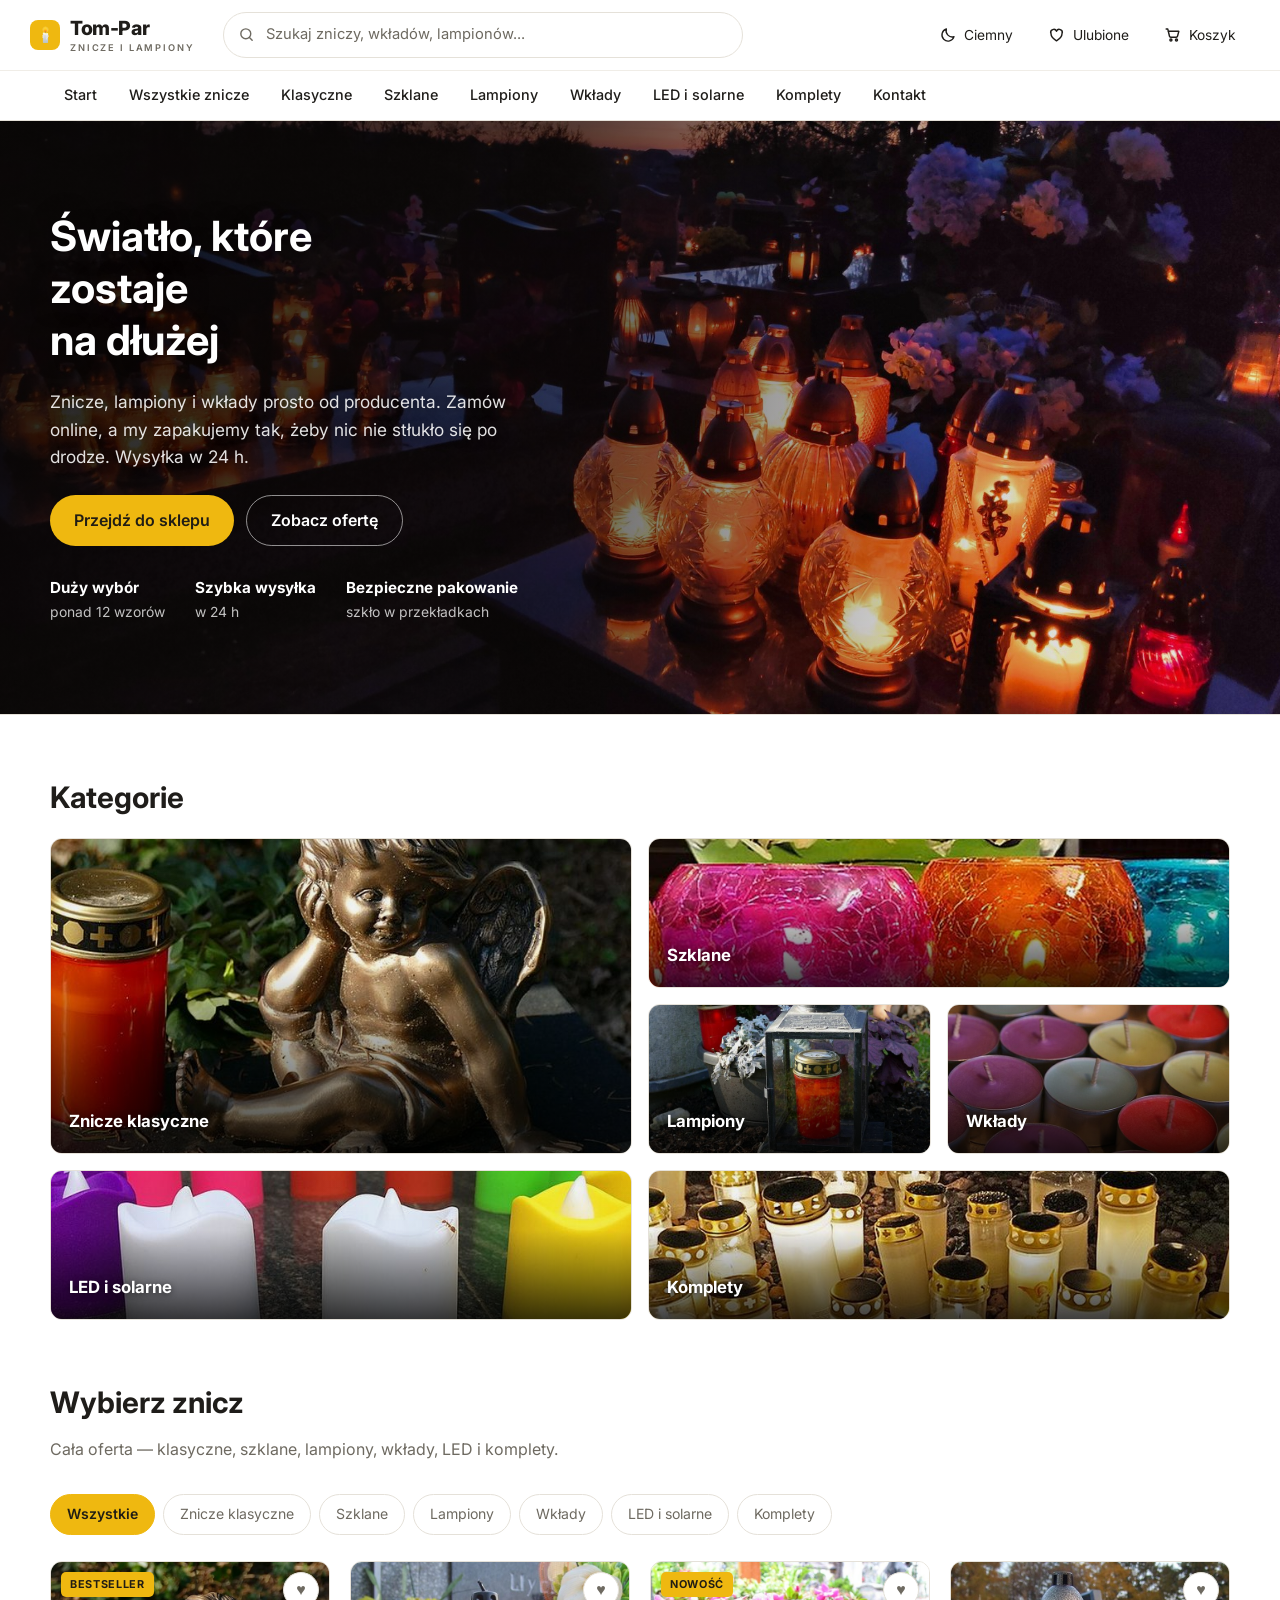
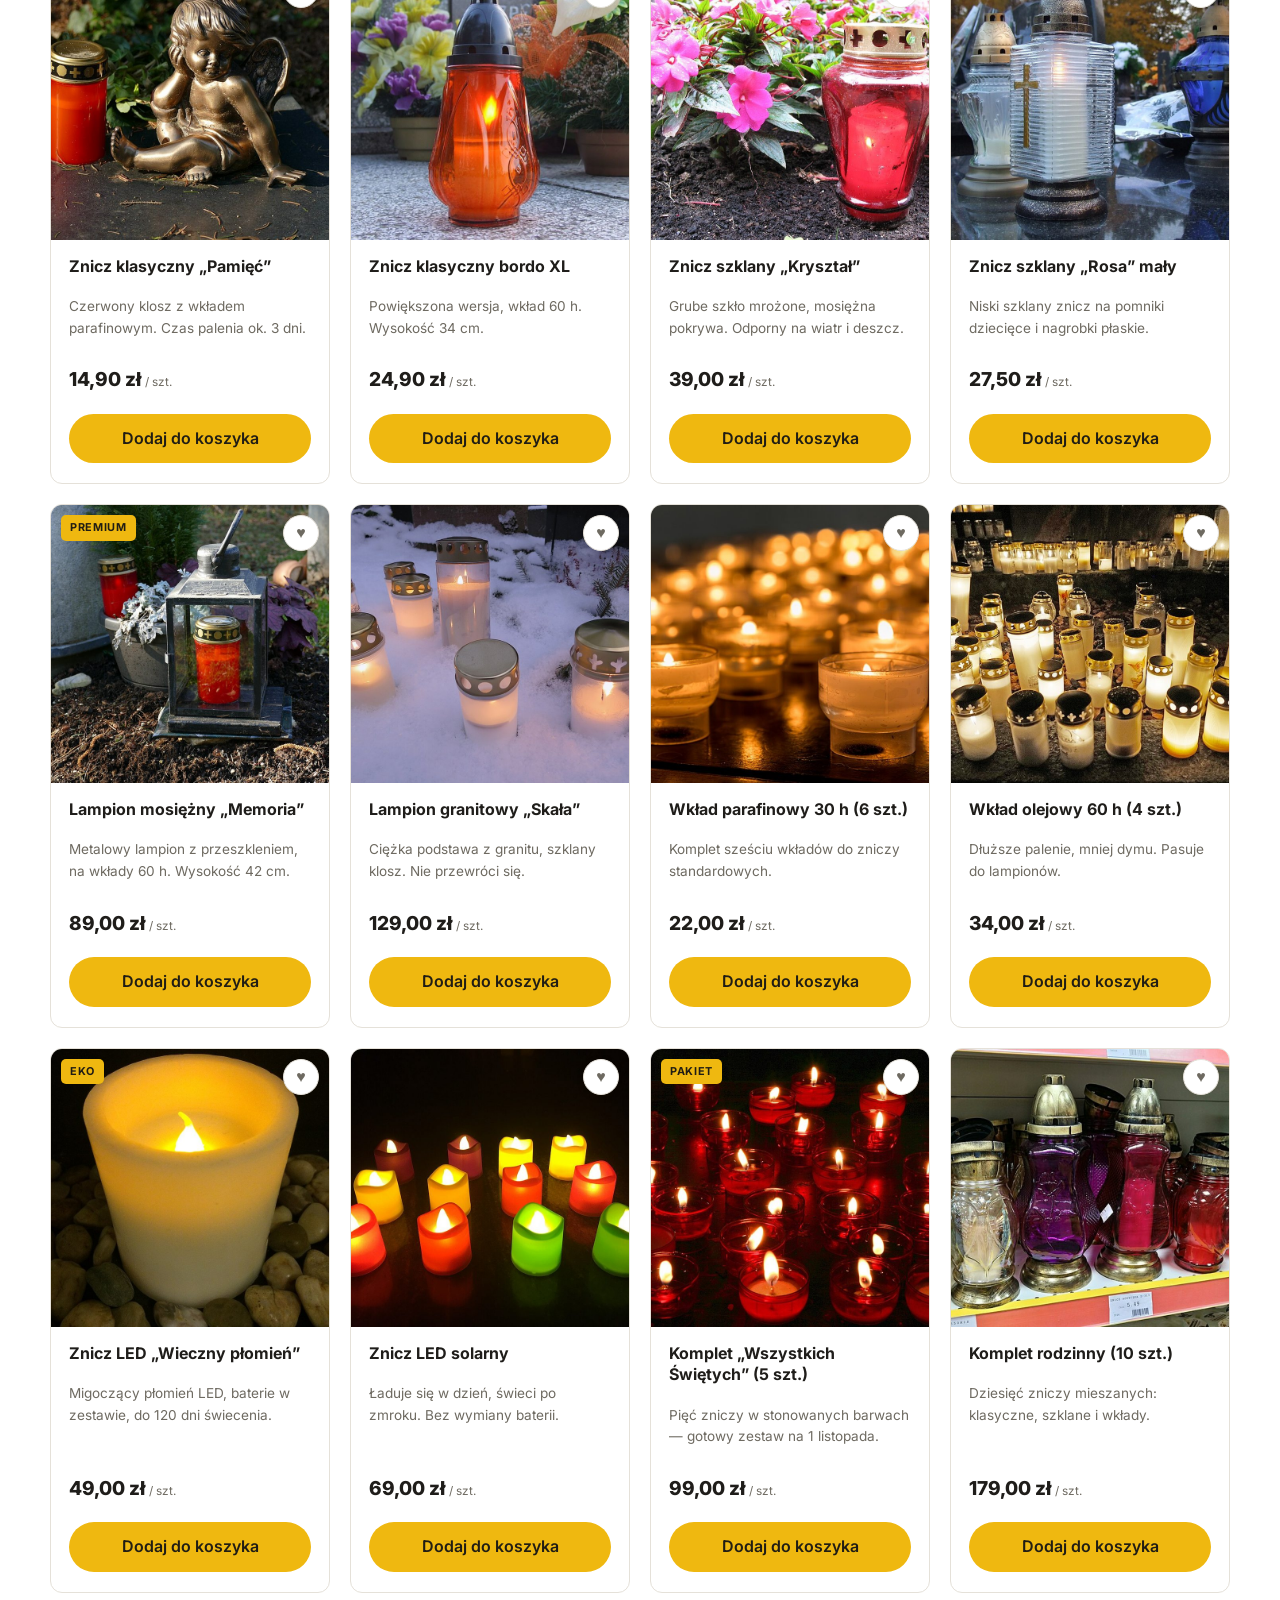
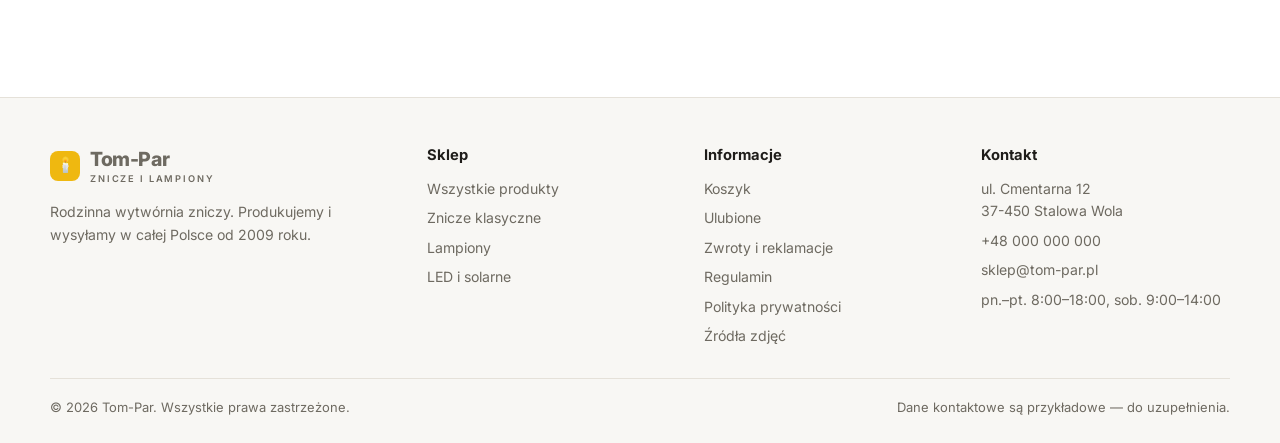
==== index.html @ e92dd48e "Ikona kategorii w podpowiedziach zamiast emoji teczki Emoji renderowalo sie jako szara teczka w styl" ====
<!doctype html>
<html lang="pl">
<head>
<meta charset="utf-8">
<meta name="viewport" content="width=device-width,initial-scale=1">
<title>Tom-Par — znicze, lampiony i wkłady | sklep internetowy</title>
<meta name="description" content="Sklep ze zniczami: znicze klasyczne, szklane, lampiony, wkłady i znicze LED. Wysyłka kurierem i do paczkomatu w całej Polsce.">
<link rel="preconnect" href="https://fonts.googleapis.com"><link rel="preconnect" href="https://fonts.gstatic.com" crossorigin><link href="https://fonts.googleapis.com/css2?family=Inter:wght@400;500;600;700&display=swap" rel="stylesheet"><link rel="stylesheet" href="css/style.css?v=202609152119">
<script>
  (function(){
    var m = null;
    try { m = localStorage.getItem('tompar_motyw') || localStorage.getItem('lumen_motyw'); } catch(e){}
    if (!m) m = matchMedia('(prefers-color-scheme: dark)').matches ? 'dark' : 'light';
    document.documentElement.dataset.theme = m;
  })();
</script>
</head>
<body>
<header class="site">
  <div class="wrap head-main">
    <a class="logo" href="index.html"><i>🕯️</i><span>Tom-Par<small>znicze i lampiony</small></span></a>
    <form class="search" data-search role="search">
      <svg class="search-ico" viewBox="0 0 24 24" fill="none" stroke="currentColor" stroke-width="2" stroke-linecap="round" aria-hidden="true"><circle cx="11" cy="11" r="7"/><path d="m20 20-3.5-3.5"/></svg>
      <input type="search" name="q" placeholder="Szukaj zniczy, wkładów, lampionów..." aria-label="Szukaj w sklepie">
      <button type="submit" class="search-go" aria-label="Szukaj">Szukaj</button>
    </form>
    <div class="head-actions">
      <button class="icon-btn" data-theme-toggle aria-label="Zmień motyw"><span class="ikona"></span><span class="etykieta">Ciemny</span></button>
      <a class="icon-btn fav-btn" href="ulubione.html" aria-label="Ulubione">
        <svg viewBox="0 0 24 24" fill="none" stroke="currentColor" stroke-width="1.8" stroke-linejoin="round" aria-hidden="true"><path d="M12 20s-7-4.4-7-9.3A3.7 3.7 0 0 1 12 8a3.7 3.7 0 0 1 7 2.7C19 15.6 12 20 12 20Z"/></svg>
        <span>Ulubione</span> <span class="badge" data-fav-count style="display:none">0</span></a>
      <a class="icon-btn" href="koszyk.html" aria-label="Koszyk">
        <svg viewBox="0 0 24 24" fill="none" stroke="currentColor" stroke-width="1.8" stroke-linecap="round" stroke-linejoin="round" aria-hidden="true"><path d="M4 5h2l2.2 9.2a1.6 1.6 0 0 0 1.6 1.2h6.9a1.6 1.6 0 0 0 1.6-1.2L20 8H6.4"/><circle cx="10" cy="19" r="1.3"/><circle cx="17" cy="19" r="1.3"/></svg>
        <span>Koszyk</span> <span class="badge" data-cart-count style="display:none">0</span></a>
    </div>
  </div>
  <nav class="catbar">
    <div class="wrap">
      <a href="index.html">Start</a>
      <a href="sklep.html">Wszystkie znicze</a>
      <a href="sklep.html#znicze">Klasyczne</a>
      <a href="sklep.html#szklane">Szklane</a>
      <a href="sklep.html#lampiony">Lampiony</a>
      <a href="sklep.html#wklady">Wkłady</a>
      <a href="sklep.html#led">LED i solarne</a>
      <a href="sklep.html#komplety">Komplety</a>
      <a href="index.html#kontakt">Kontakt</a>
    </div>
  </nav>
</header>
<main>
<section class="hero">
  <img class="hero-bg" src="img/hero.jpg" alt="Znicze na cmentarzu o zmierzchu" width="2000" height="857">
  <div class="wrap hero-inner">
    <h1>Światło, które zostaje<br>na dłużej</h1>
    <p class="lead">Znicze, lampiony i wkłady prosto od producenta. Zamów online, a my zapakujemy tak, żeby nic nie stłukło się po drodze. Wysyłka w 24 h.</p>
    <div class="btn-row">
      <a class="btn" href="sklep.html">Przejdź do sklepu</a>
      <a class="btn ghost" href="#znicze">Zobacz ofertę</a>
    </div>
    <div class="trust">
      <span><b>Duży wybór</b>ponad 12 wzorów</span>
      <span><b>Szybka wysyłka</b>w 24 h</span>
      <span><b>Bezpieczne pakowanie</b>szkło w przekładkach</span>
    </div>
  </div>
</section>

<section style="padding-bottom:0">
  <div class="wrap">
    <div class="section-head" style="margin-bottom:22px"><h2>Kategorie</h2></div>
    <div class="mosaic" id="mozaika"></div>
  </div>
</section>

<section id="znicze">
  <div class="wrap">
    <div class="section-head">
      <h2>Wybierz znicz</h2>
      <p class="muted">Cała oferta — klasyczne, szklane, lampiony, wkłady, LED i komplety.</p>
    </div>
    <div class="filters" id="filtry"></div>
    <div class="grid cols-4" id="lista-produktow"></div>
  </div>
</section>
</main>
<footer class="site" id="kontakt">
  <div class="wrap">
    <div class="cols">
      <div>
        <a class="logo" href="index.html"><i>🕯️</i><span>Tom-Par<small>znicze i lampiony</small></span></a>
        <p style="max-width:34ch;margin-top:14px">Rodzinna wytwórnia zniczy. Produkujemy i wysyłamy w całej Polsce od 2009 roku.</p>
      </div>
      <div><h4>Sklep</h4><ul>
        <li><a href="sklep.html">Wszystkie produkty</a></li>
        <li><a href="sklep.html#znicze">Znicze klasyczne</a></li>
        <li><a href="sklep.html#lampiony">Lampiony</a></li>
        <li><a href="sklep.html#led">LED i solarne</a></li>
      </ul></div>
      <div><h4>Informacje</h4><ul>
        <li><a href="koszyk.html">Koszyk</a></li>
        <li><a href="ulubione.html">Ulubione</a></li>
        <li><a href="#">Zwroty i reklamacje</a></li>
        <li><a href="#">Regulamin</a></li>
        <li><a href="#">Polityka prywatności</a></li>
        <li><a href="zrodla-zdjec.html">Źródła zdjęć</a></li>
      </ul></div>
      <div><h4>Kontakt</h4><ul>
        <li>ul. Cmentarna 12<br>37-450 Stalowa Wola</li>
        <li><a href="tel:+48000000000">+48 000 000 000</a></li>
        <li><a href="mailto:sklep@tom-par.pl">sklep@tom-par.pl</a></li>
        <li>pn.–pt. 8:00–18:00, sob. 9:00–14:00</li>
      </ul></div>
    </div>
    <div class="copy">
      <span>© 2026 Tom-Par. Wszystkie prawa zastrzeżone.</span>
      <span>Dane kontaktowe są przykładowe — do uzupełnienia.</span>
    </div>
  </div>
</footer>
<script src="js/shop.js?v=202609152119"></script>
<script>
  inicjujKatalog({przewinDo:'#znicze'});

  // mozaika kategorii
  const kafle = [
    {kat:'znicze',   nazwa:'Znicze klasyczne', foto:'kl-01',      cls:'big'},
    {kat:'szklane',  nazwa:'Szklane',          foto:'kat-szklane',cls:'wide'},
    {kat:'lampiony', nazwa:'Lampiony',         foto:'lm-01',      cls:''},
    {kat:'wklady',   nazwa:'Wkłady',           foto:'kat-wklady', cls:''},
    {kat:'led',      nazwa:'LED i solarne',    foto:'kat-led',    cls:'wide'},
    {kat:'komplety', nazwa:'Komplety',         foto:'wk-02',      cls:'wide'}
  ];
  document.querySelector('#mozaika').innerHTML = kafle.map(k =>
    `<a class="tile ${k.cls}" href="#${k.kat}">
       <img src="img/${k.foto}.jpg" alt="" loading="lazy"><span>${k.nazwa}</span></a>`).join('');
</script>
</body>
</html>
---- css/style.css ----
/* ===========================================================
   Tom-Par — arkusz stylów. Motyw jasny (domyślny) + ciemny.
   =========================================================== */

/* --- MOTYW JASNY --- */
:root{
  --bg:#ffffff;
  --bg-soft:#f8f7f4;
  --card:#ffffff;
  --line:#e5e1d9;
  --line-soft:#f0ede7;
  --text:#1f1d1a;
  --muted:#6e6a61;
  --gold:#efb810;
  --gold-soft:#ffd24d;
  --gold-dim:#fdf4d8;
  --on-gold:#211d14;
  --header-bg:rgba(255,255,255,.94);
  --input-bg:#ffffff;
  --thumb-1:#faf8f3;
  --thumb-2:#f1ece1;
  --shadow:0 2px 10px rgba(30,28,25,.06);
  --shadow-lg:0 12px 30px rgba(30,28,25,.12);
  --ok:#2f8f5b;
  --err:#c8402c;
  --radius:12px;
  --max:1220px;
  --font:"Inter",-apple-system,BlinkMacSystemFont,"Segoe UI",Roboto,Helvetica,Arial,sans-serif;
  color-scheme:light;
}

/* --- MOTYW CIEMNY --- */
[data-theme="dark"]{
  --bg:#0e0f12;
  --bg-soft:#15161a;
  --card:#1a1c21;
  --line:#2c2f37;
  --line-soft:#23252b;
  --text:#f4f4f6;
  --muted:#9ea3ad;
  --gold:#f2c14e;
  --gold-soft:#ffd776;
  --gold-dim:#2b2415;
  --on-gold:#1a1408;
  --header-bg:rgba(14,15,18,.92);
  --input-bg:#15171c;
  --thumb-1:#20232a;
  --thumb-2:#171920;
  --shadow:0 2px 12px rgba(0,0,0,.5);
  --shadow-lg:0 16px 40px rgba(0,0,0,.6);
  --ok:#5ec98a;
  --err:#ef7361;
  color-scheme:dark;
}
/* w ciemnym karty odcinają się od tła jaśniejszym obrysem i cieniem */
[data-theme="dark"] .card,
[data-theme="dark"] .panel,
[data-theme="dark"] .summary{box-shadow:0 1px 0 rgba(255,255,255,.04) inset, var(--shadow)}
[data-theme="dark"] .card:hover{border-color:#3d424e}
[data-theme="dark"] .card .thumb img,
[data-theme="dark"] .tile img{filter:brightness(.95)}
[data-theme="dark"] .chip:hover{background:var(--bg-soft)}
[data-theme="dark"] .btn.ghost{border-color:#3a3e48}
[data-theme="dark"] .topbar,
[data-theme="dark"] .tag{color:#191308}

*{box-sizing:border-box}
html{scroll-behavior:smooth}
/* przyklejony naglowek nie moze zaslaniac celu przewijania */
section[id],[id^="naglowek"]{scroll-margin-top:124px}
body{margin:0;background:var(--bg);color:var(--text);font-family:var(--font);line-height:1.6;-webkit-font-smoothing:antialiased;transition:background .2s,color .2s}
img{max-width:100%;display:block}
a{color:inherit;text-decoration:none}
h1,h2,h3{font-weight:700;line-height:1.25;margin:0 0 .5em}
h1{font-size:clamp(1.8rem,3.6vw,2.6rem)}
h2{font-size:clamp(1.35rem,2.4vw,1.85rem)}
.wrap{max-width:var(--max);margin:0 auto;padding:0 20px}
.muted{color:var(--muted)}
.center{text-align:center}

/* --- PASEK PROMOCYJNY --- */
.topbar{background:var(--gold);color:var(--on-gold);font-size:.85rem;font-weight:600;text-align:center;padding:8px 20px}

/* --- NAGŁÓWEK --- */
header.site{position:sticky;top:0;z-index:50;background:var(--header-bg);backdrop-filter:blur(10px);border-bottom:1px solid var(--line)}
.head-main{display:flex;align-items:center;gap:28px;padding:12px 0}
.logo{display:flex;align-items:center;gap:10px;font-size:1.22rem;font-weight:800;letter-spacing:-.02em;flex:none}
.logo i{width:30px;height:30px;border-radius:8px;background:var(--gold);color:var(--on-gold);display:grid;place-items:center;font-style:normal;font-size:.95rem}
.logo small{display:block;font-size:.58rem;font-weight:600;letter-spacing:.2em;text-transform:uppercase;color:var(--muted);margin-top:-3px}

.search{flex:1;max-width:520px;position:relative;display:flex;align-items:center}
.search-ico{position:absolute;left:15px;width:17px;height:17px;color:var(--muted);pointer-events:none}
.search input{width:100%;background:var(--input-bg);border:1px solid var(--line);border-radius:999px;
  padding:10px 16px 10px 42px;font:inherit;font-size:.92rem;color:var(--text);transition:.2s}
.search input::placeholder{color:var(--muted)}
.search input:focus{outline:none;border-color:var(--gold);box-shadow:0 0 0 3px var(--gold-dim)}
.search input:focus~.search-ico{color:var(--gold)}
.search-go{position:absolute;width:1px;height:1px;overflow:hidden;clip:rect(0 0 0 0);white-space:nowrap}

.head-actions{display:flex;align-items:center;gap:6px;margin-left:auto}
.icon-btn{display:flex;align-items:center;gap:7px;border:1px solid transparent;background:transparent;color:var(--text);
  padding:8px 13px;border-radius:999px;font:inherit;font-size:.86rem;cursor:pointer;transition:.2s;white-space:nowrap}
.icon-btn:hover{background:var(--bg-soft);color:var(--gold)}
.icon-btn svg{width:19px;height:19px;flex:none}
.icon-btn .ikona{display:flex}
.icon-btn .ikona svg{width:18px;height:18px}
.badge{background:var(--gold);color:var(--on-gold);font-weight:700;font-size:.72rem;border-radius:999px;
  min-width:19px;height:19px;display:inline-flex;align-items:center;justify-content:center;padding:0 6px}
.fav-btn .badge{background:var(--err);color:#fff}
.burger{display:none}

/* podpowiedzi wyszukiwania */
.sugestie{position:absolute;top:calc(100% + 8px);left:0;right:0;z-index:60;
  background:var(--card);border:1px solid var(--line);border-radius:14px;
  box-shadow:var(--shadow-lg);overflow:hidden;max-height:min(420px,60vh);overflow-y:auto}
.sug{display:flex;align-items:center;gap:12px;padding:10px 14px;border-bottom:1px solid var(--line-soft);transition:.15s}
.sug:last-child{border-bottom:0}
.sug:hover,.sug.on{background:var(--gold-dim)}
.sug img{width:42px;height:42px;border-radius:8px;object-fit:cover;flex:none}
.sug-ikona{width:42px;height:42px;border-radius:8px;background:var(--gold-dim);color:var(--gold);display:grid;place-items:center;flex:none}
.sug-ikona svg{width:19px;height:19px}
.sug-tekst{flex:1;font-size:.9rem;line-height:1.35;min-width:0}
.sug-tekst small{display:block;color:var(--muted);font-size:.78rem;white-space:nowrap;overflow:hidden;text-overflow:ellipsis}
.sug-cena{font-weight:700;font-size:.9rem;white-space:nowrap}
.sug-kat .sug-tekst{color:var(--muted)}
.sug-kat strong{color:var(--text)}

/* pasek kategorii */
.catbar{border-top:1px solid var(--line-soft);background:var(--bg)}
.catbar .wrap{display:flex;gap:4px;overflow-x:auto;scrollbar-width:none}
.catbar .wrap::-webkit-scrollbar{display:none}
.catbar a{padding:12px 14px;font-size:.9rem;font-weight:500;white-space:nowrap;border-bottom:2px solid transparent;transition:.2s}
.catbar a:hover{color:var(--gold);border-bottom-color:var(--gold)}

/* --- HERO --- */
.hero{position:relative;display:flex;align-items:center;padding:0;overflow:hidden;
  min-height:clamp(440px,66vh,680px);border-bottom:1px solid var(--line)}
.hero-bg{position:absolute;inset:0;width:100%;height:100%;object-fit:cover;object-position:center 62%}
.hero::after{content:"";position:absolute;inset:0;
  background:linear-gradient(100deg,rgba(8,6,5,.88) 0%,rgba(8,6,5,.68) 42%,rgba(8,6,5,.18) 72%,rgba(8,6,5,.05) 100%)}
.hero-inner{position:relative;z-index:1;color:#fff;padding-block:60px;max-width:var(--max);width:100%}
.hero-inner h1{color:#fff;max-width:14ch;text-shadow:0 2px 20px rgba(0,0,0,.5)}
.hero p.lead{font-size:1.08rem;color:rgba(255,255,255,.88);max-width:46ch;text-shadow:0 1px 12px rgba(0,0,0,.5)}
.hero .btn.ghost{color:#fff;border-color:rgba(255,255,255,.55)}
.hero .btn.ghost:hover{background:rgba(255,255,255,.12);border-color:#fff;color:#fff}
.trust{display:flex;gap:30px;flex-wrap:wrap;margin-top:30px;font-size:.87rem;color:rgba(255,255,255,.75)}
.trust b{display:block;color:#fff;font-size:.95rem}

/* --- PRZYCISKI --- */
.btn{display:inline-flex;align-items:center;justify-content:center;gap:8px;border:0;cursor:pointer;font:inherit;font-weight:600;padding:12px 24px;border-radius:999px;transition:.2s;background:var(--gold);color:var(--on-gold)}
.btn:hover{background:var(--gold-soft)}
.btn.ghost{background:transparent;color:var(--text);border:1px solid var(--line)}
.btn.ghost:hover{border-color:var(--gold);color:var(--gold)}
.btn.block{width:100%}
.btn:disabled{opacity:.5;cursor:not-allowed}
.btn-row{display:flex;gap:12px;flex-wrap:wrap;margin-top:24px}

section{padding:64px 0}
.section-head{max-width:640px;margin-bottom:32px}
.grid{display:grid;gap:20px}
.cols-3{grid-template-columns:repeat(3,1fr)}
.cols-4{grid-template-columns:repeat(4,1fr)}

/* --- MOZAIKA KATEGORII --- */
.mosaic{display:grid;grid-template-columns:repeat(4,1fr);grid-auto-rows:150px;gap:16px}
.tile{position:relative;border-radius:var(--radius);overflow:hidden;border:1px solid var(--line);background:linear-gradient(150deg,var(--thumb-1),var(--thumb-2));display:flex;align-items:flex-end;padding:18px;transition:.25s}
.tile:hover{box-shadow:var(--shadow-lg);transform:translateY(-3px)}
.tile span{font-weight:700;font-size:1.05rem;position:relative;z-index:2;color:#fff;text-shadow:0 1px 6px rgba(0,0,0,.6)}
.tile img{position:absolute;inset:0;width:100%;height:100%;object-fit:cover;transition:transform .4s}
.tile:hover img{transform:scale(1.06)}
.tile::after{content:'';position:absolute;inset:0;background:linear-gradient(to top,rgba(0,0,0,.75),rgba(0,0,0,.05) 60%)}
.tile.big{grid-column:span 2;grid-row:span 2}
.tile.wide{grid-column:span 2}

/* --- FILTRY --- */
.filters{display:flex;gap:8px;flex-wrap:wrap;margin-bottom:26px}
.chip{border:1px solid var(--line);background:transparent;color:var(--muted);padding:8px 16px;border-radius:999px;cursor:pointer;font:inherit;font-size:.88rem;transition:.2s}
.chip:hover{color:var(--text);border-color:var(--gold)}
.chip.active{background:var(--gold);border-color:var(--gold);color:var(--on-gold);font-weight:600}

/* --- KARTA PRODUKTU --- */
.card{background:var(--card);border:1px solid var(--line);border-radius:var(--radius);overflow:hidden;display:flex;flex-direction:column;transition:.25s}
.card:hover{box-shadow:var(--shadow-lg);transform:translateY(-3px)}
.card .thumb{aspect-ratio:1/1;background:var(--thumb-1);position:relative;overflow:hidden}
.card .thumb img{position:absolute;inset:0;width:100%;height:100%;object-fit:cover;transition:transform .4s}
.card:hover .thumb img{transform:scale(1.05)}

.tag{position:absolute;top:10px;left:10px;background:var(--gold);color:var(--on-gold);font-size:.68rem;font-weight:700;letter-spacing:.06em;text-transform:uppercase;padding:4px 9px;border-radius:5px}
.card .body{padding:16px 18px 20px;display:flex;flex-direction:column;flex:1;gap:5px}
.card h3{font-size:1rem;margin:0;line-height:1.35}
.card .desc{font-size:.85rem;color:var(--muted);flex:1}
.price{font-size:1.2rem;font-weight:800;margin-top:6px}
.price small{color:var(--muted);font-weight:400;font-size:.74rem}

/* --- SERDUSZKO --- */
.fav{position:absolute;top:10px;right:10px;z-index:2;width:36px;height:36px;border-radius:50%;background:var(--card);border:1px solid var(--line);color:var(--muted);font-size:1rem;line-height:1;cursor:pointer;display:flex;align-items:center;justify-content:center;transition:.2s;box-shadow:var(--shadow)}
.fav:hover{color:var(--err);border-color:var(--err);transform:scale(1.08)}
.fav.on{color:#fff;background:var(--err);border-color:var(--err)}

/* --- KAFELKI INFO --- */
.feat{background:var(--bg-soft);border:1px solid var(--line);border-radius:var(--radius);padding:24px}
.feat .ico{font-size:1.5rem;margin-bottom:8px}
.feat h3{font-size:1rem;margin-bottom:4px}
.feat p{margin:0;font-size:.88rem;color:var(--muted)}

/* --- KASA / FORMULARZE --- */
.checkout{display:grid;grid-template-columns:1.35fr .65fr;gap:32px;align-items:start;padding-top:32px}
.panel{background:var(--card);border:1px solid var(--line);border-radius:var(--radius);padding:26px;margin-bottom:20px;box-shadow:var(--shadow)}
.panel h2{font-size:1.15rem;display:flex;align-items:center;gap:11px}
.step-no{width:27px;height:27px;border-radius:50%;background:var(--gold);color:var(--on-gold);font-size:.88rem;font-weight:700;display:inline-flex;align-items:center;justify-content:center;flex:none}
.field{display:flex;flex-direction:column;gap:5px;margin-bottom:15px}
.field label{font-size:.84rem;color:var(--muted)}
.field input,.field select,.field textarea{background:var(--input-bg);border:1px solid var(--line);color:var(--text);border-radius:9px;padding:11px 13px;font:inherit;transition:.2s;width:100%}
.field input:focus,.field select:focus,.field textarea:focus{outline:none;border-color:var(--gold);box-shadow:0 0 0 3px var(--gold-dim)}
.field .err{font-size:.77rem;color:var(--err);display:none}
.field.invalid input,.field.invalid select{border-color:var(--err)}
.field.invalid .err{display:block}
.row2{display:grid;grid-template-columns:1fr 1fr;gap:15px}
.row3{display:grid;grid-template-columns:.6fr 1fr 1fr;gap:15px}
.opt{display:flex;gap:13px;align-items:flex-start;border:1px solid var(--line);border-radius:10px;padding:15px;cursor:pointer;margin-bottom:11px;transition:.2s}
.opt:hover{border-color:var(--gold)}
.opt.sel{border-color:var(--gold);background:var(--gold-dim)}
.opt input{margin-top:4px;accent-color:var(--gold);flex:none}
.opt .t{font-weight:600;display:block}
.opt .d{font-size:.83rem;color:var(--muted);display:block}
.opt .p{margin-left:auto;font-weight:700;white-space:nowrap}
.check{display:flex;gap:11px;align-items:flex-start;font-size:.86rem;color:var(--muted);margin-bottom:12px}
.check input{accent-color:var(--gold);margin-top:3px;flex:none}
.check.invalid{color:var(--err)}

/* --- PODSUMOWANIE --- */
.summary{position:sticky;top:110px;background:var(--card);border:1px solid var(--line);border-radius:var(--radius);padding:24px;box-shadow:var(--shadow)}
.sum-line{display:flex;justify-content:space-between;gap:12px;font-size:.9rem;padding:6px 0;color:var(--muted)}
.sum-line strong{color:var(--text);font-weight:600}
.sum-total{display:flex;justify-content:space-between;align-items:baseline;border-top:1px solid var(--line);margin-top:12px;padding-top:14px;font-size:1.3rem;font-weight:800}
.mini-item{display:flex;gap:11px;align-items:center;padding:9px 0;border-bottom:1px solid var(--line-soft)}
.mini-item .mt{width:44px;height:44px;border-radius:7px;background:var(--thumb-1);overflow:hidden;flex:none}
.mini-item .mt img{width:100%;height:100%;object-fit:cover;border-radius:7px}
.mini-item .mi{flex:1;font-size:.85rem}
.mini-item .mi small{color:var(--muted);display:block}

/* --- PASEK DARMOWEJ DOSTAWY --- */
.freeship{background:var(--gold-dim);border:1px solid var(--gold);border-radius:var(--radius);padding:16px 20px;margin-bottom:20px}
.freeship.gratis{background:color-mix(in srgb,var(--ok) 12%,transparent);border-color:var(--ok)}
.fs-top{display:flex;justify-content:space-between;gap:14px;flex-wrap:wrap;font-size:.92rem;margin-bottom:10px}
.fs-bar{height:8px;border-radius:999px;background:var(--line);overflow:hidden}
.fs-bar i{display:block;height:100%;background:var(--gold);border-radius:999px;transition:width .4s}
.freeship.gratis .fs-bar i{background:var(--ok)}
.fs-link{display:inline-block;margin-top:10px;font-size:.86rem;font-weight:600;color:var(--gold)}
.fs-link:hover{text-decoration:underline}

/* --- KOSZYK --- */
.cart-row{display:grid;grid-template-columns:92px 1fr auto auto;gap:16px;align-items:center;padding:16px 0;border-bottom:1px solid var(--line-soft)}
.cart-row .th{width:92px;height:92px;background:var(--thumb-1);border-radius:9px;overflow:hidden}
.cart-row .th img{width:100%;height:100%;object-fit:cover;border-radius:9px}
.qty{display:inline-flex;align-items:center;border:1px solid var(--line);border-radius:999px;overflow:hidden}
.qty button{background:none;border:0;color:var(--text);width:33px;height:35px;font-size:1.05rem;cursor:pointer}
.qty button:hover{color:var(--gold)}
.qty span{min-width:28px;text-align:center;font-weight:600}
.rm{background:none;border:0;color:var(--muted);cursor:pointer;font-size:.8rem;text-decoration:underline;padding:0;margin-top:5px}
.rm:hover{color:var(--err)}
.empty{text-align:center;padding:64px 20px;color:var(--muted)}

/* --- TOAST --- */
.toast{position:fixed;bottom:24px;left:50%;transform:translate(-50%,140%);background:var(--card);border:1px solid var(--gold);color:var(--text);padding:13px 22px;border-radius:999px;z-index:100;transition:.3s;font-size:.9rem;box-shadow:var(--shadow-lg)}
.toast.show{transform:translate(-50%,0)}

/* --- POTWIERDZENIE --- */
.done{max-width:640px;margin:0 auto;text-align:center;padding:70px 0}
.done .ok{width:70px;height:70px;border-radius:50%;background:var(--gold-dim);border:1px solid var(--ok);color:var(--ok);font-size:1.9rem;display:flex;align-items:center;justify-content:center;margin:0 auto 20px}
.recap{text-align:left;background:var(--card);border:1px solid var(--line);border-radius:var(--radius);padding:24px;margin-top:28px;box-shadow:var(--shadow)}

/* --- STOPKA --- */
footer.site{border-top:1px solid var(--line);background:var(--bg-soft);padding:46px 0 26px;color:var(--muted);font-size:.88rem;margin-top:40px}
footer.site .cols{display:grid;grid-template-columns:1.4fr 1fr 1fr 1fr;gap:28px;margin-bottom:30px}
footer.site h4{color:var(--text);font-size:.92rem;margin:0 0 10px}
footer.site a:hover{color:var(--gold)}
footer.site ul{list-style:none;padding:0;margin:0;display:grid;gap:7px}
.copy{border-top:1px solid var(--line);padding-top:18px;display:flex;justify-content:space-between;gap:14px;flex-wrap:wrap;font-size:.81rem}

/* --- RESPONSYWNOŚĆ --- */
@media(max-width:980px){
  .checkout{grid-template-columns:1fr}
  .summary{position:static}
  .cols-4{grid-template-columns:repeat(2,1fr)}
  .mosaic{grid-template-columns:repeat(2,1fr)}
  footer.site .cols{grid-template-columns:1fr 1fr}
}
@media(max-width:700px){
  .head-main{flex-wrap:wrap;gap:10px 8px}
  .search{order:5;max-width:none;flex-basis:100%}
  .icon-btn span:not(.badge):not(.ikona){display:none}
  .icon-btn{padding:8px 10px;gap:5px}
  .logo{font-size:1.1rem}
  .cols-3,.cols-4{grid-template-columns:1fr}
  .row2,.row3{grid-template-columns:1fr}
  .cart-row{grid-template-columns:66px 1fr;row-gap:10px}
  .cart-row .th{width:66px;height:66px}
  .hero{min-height:clamp(380px,72vh,560px)}
  .hero::after{background:linear-gradient(180deg,rgba(8,6,5,.5) 0%,rgba(8,6,5,.82) 55%,rgba(8,6,5,.92) 100%)}
  .hero-inner h1{max-width:none}
  .trust{gap:18px}
  .mosaic{grid-auto-rows:120px}
  .tile.big{grid-column:span 2;grid-row:span 1}
  section{padding:46px 0}
}
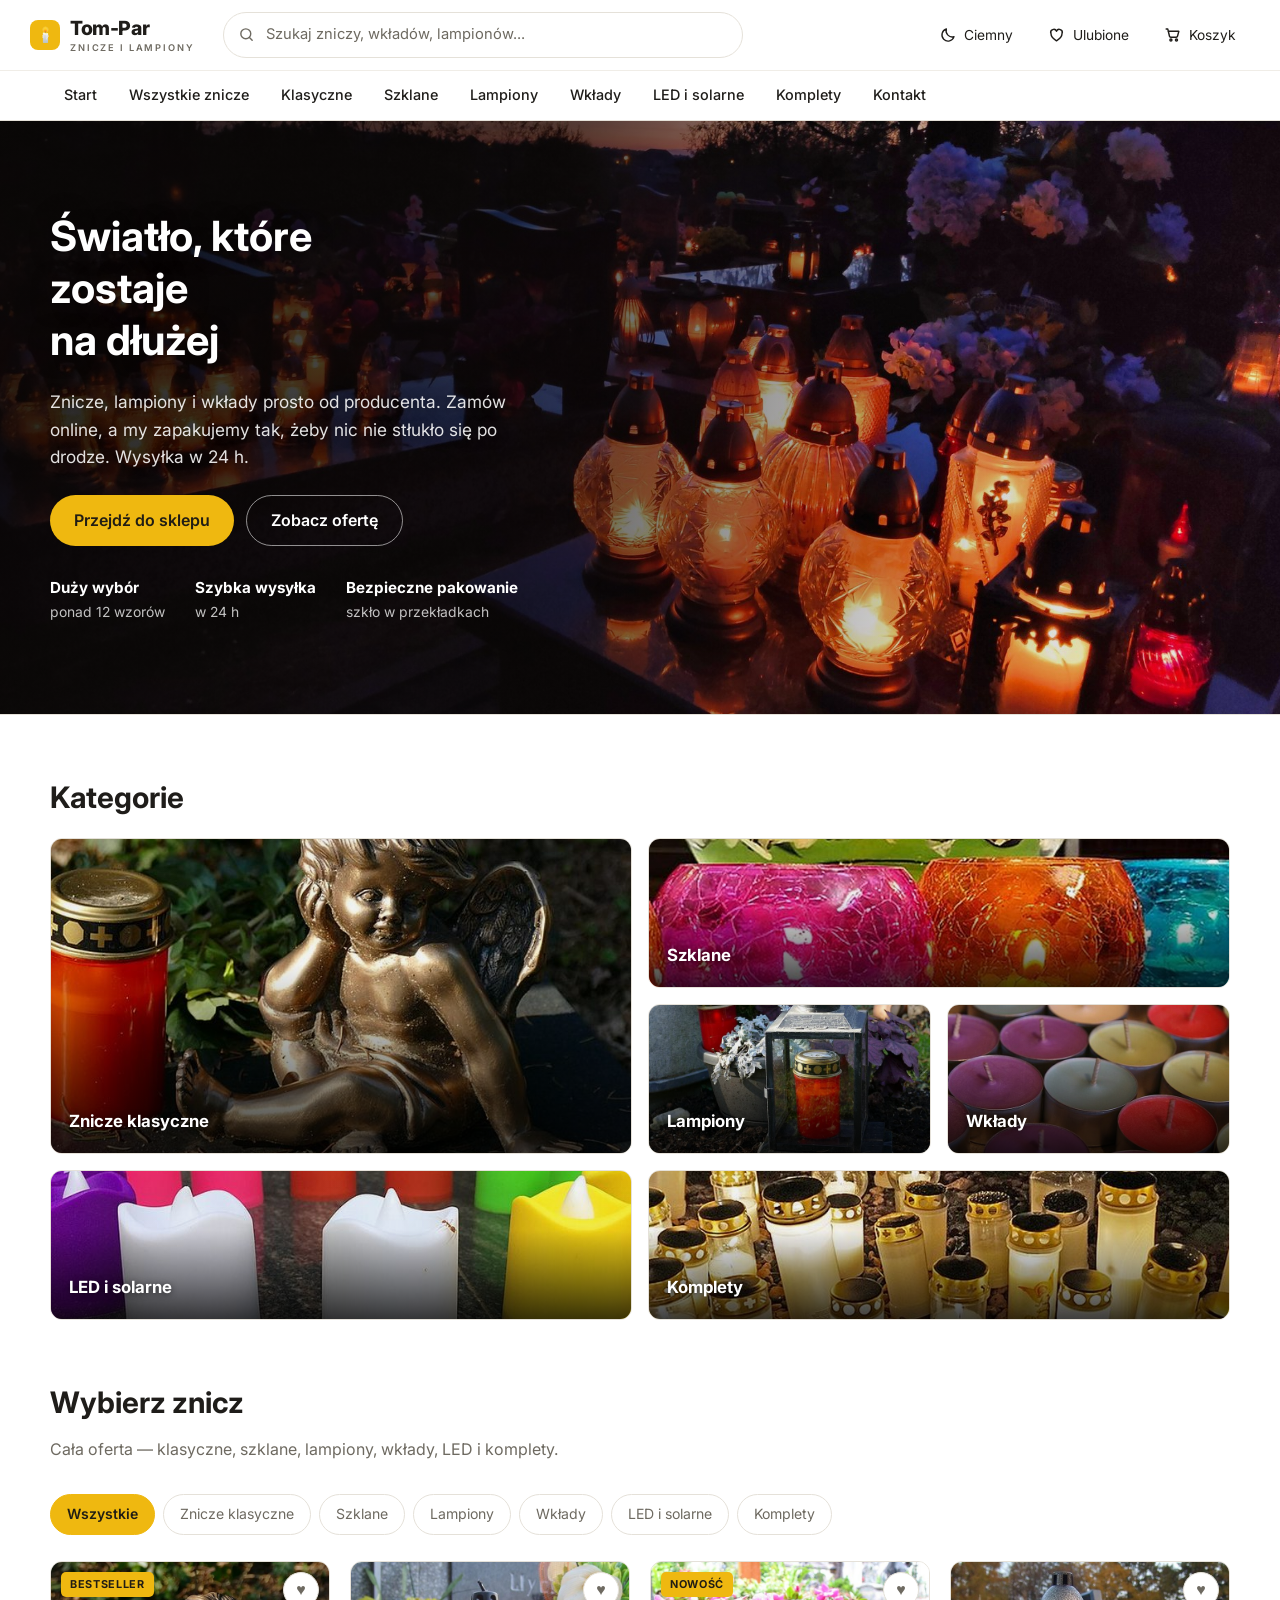
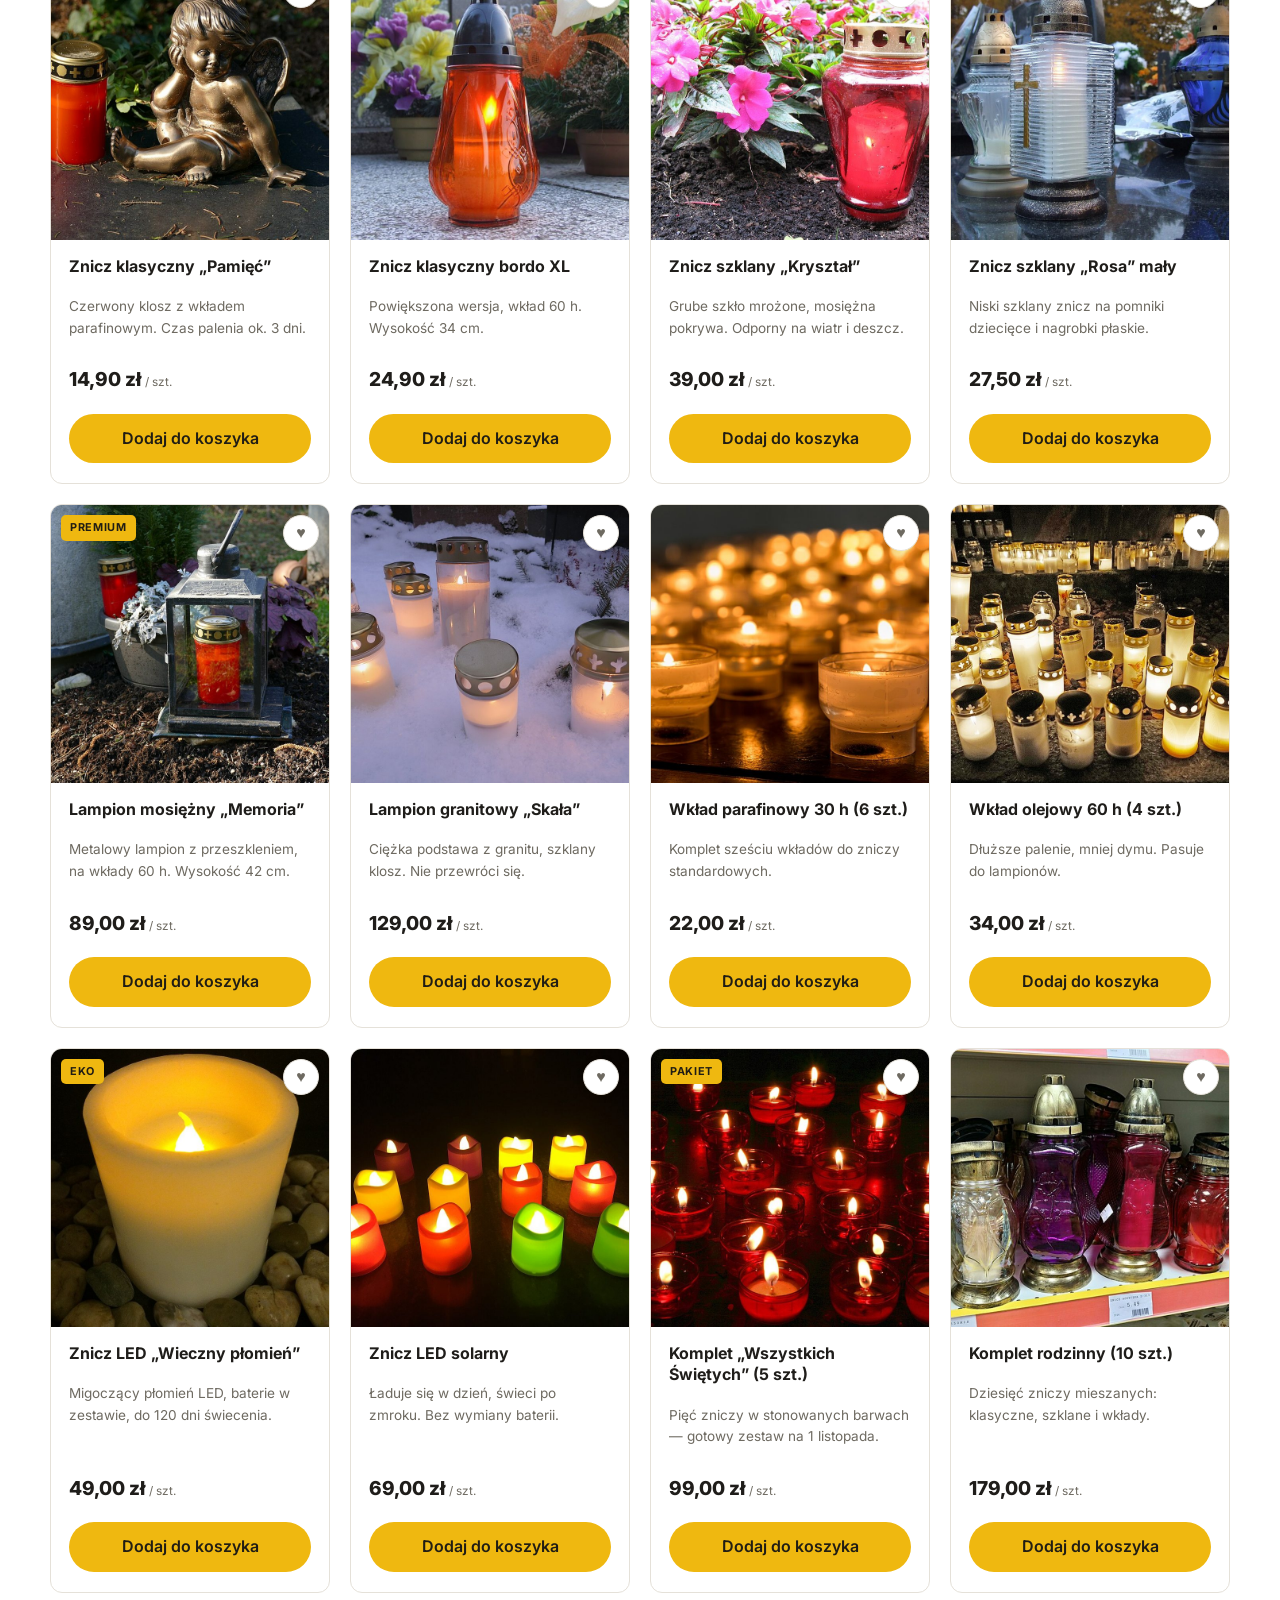
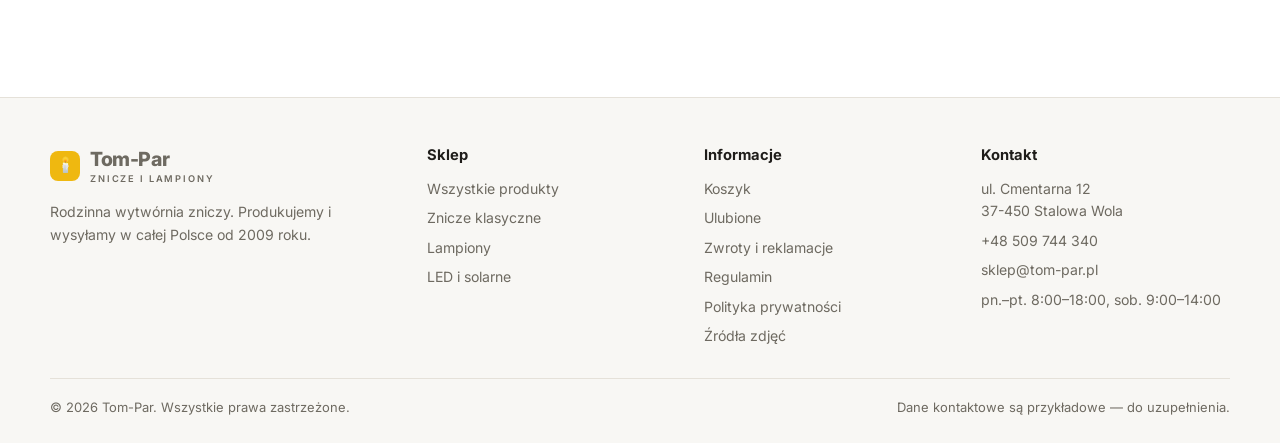
==== commit a2b568e1: "Prawdziwy numer telefonu zamiast przykladowego Numer 509 744 340 w stopce wszystkich podstron, w reg" ====
--- a/index.html
+++ b/index.html
@@ -5,7 +5,7 @@
 <meta name="viewport" content="width=device-width,initial-scale=1">
 <title>Tom-Par — znicze, lampiony i wkłady | sklep internetowy</title>
 <meta name="description" content="Sklep ze zniczami: znicze klasyczne, szklane, lampiony, wkłady i znicze LED. Wysyłka kurierem i do paczkomatu w całej Polsce.">
-<link rel="preconnect" href="https://fonts.googleapis.com"><link rel="preconnect" href="https://fonts.gstatic.com" crossorigin><link href="https://fonts.googleapis.com/css2?family=Inter:wght@400;500;600;700&display=swap" rel="stylesheet"><link rel="stylesheet" href="css/style.css?v=202609152119">
+<link rel="preconnect" href="https://fonts.googleapis.com"><link rel="preconnect" href="https://fonts.gstatic.com" crossorigin><link href="https://fonts.googleapis.com/css2?family=Inter:wght@400;500;600;700&display=swap" rel="stylesheet"><link rel="stylesheet" href="css/style.css?v=202609152144">
 <script>
   (function(){
     var m = null;
@@ -100,14 +100,14 @@
       <div><h4>Informacje</h4><ul>
         <li><a href="koszyk.html">Koszyk</a></li>
         <li><a href="ulubione.html">Ulubione</a></li>
-        <li><a href="#">Zwroty i reklamacje</a></li>
-        <li><a href="#">Regulamin</a></li>
-        <li><a href="#">Polityka prywatności</a></li>
+        <li><a href="zwroty.html">Zwroty i reklamacje</a></li>
+        <li><a href="regulamin.html">Regulamin</a></li>
+        <li><a href="polityka-prywatnosci.html">Polityka prywatności</a></li>
         <li><a href="zrodla-zdjec.html">Źródła zdjęć</a></li>
       </ul></div>
       <div><h4>Kontakt</h4><ul>
         <li>ul. Cmentarna 12<br>37-450 Stalowa Wola</li>
-        <li><a href="tel:+48000000000">+48 000 000 000</a></li>
+        <li><a href="tel:+48509744340">+48 509 744 340</a></li>
         <li><a href="mailto:sklep@tom-par.pl">sklep@tom-par.pl</a></li>
         <li>pn.–pt. 8:00–18:00, sob. 9:00–14:00</li>
       </ul></div>
@@ -118,7 +118,7 @@
     </div>
   </div>
 </footer>
-<script src="js/shop.js?v=202609152119"></script>
+<script src="js/shop.js?v=202609152144"></script>
 <script>
   inicjujKatalog({przewinDo:'#znicze'});
 
--- a/css/style.css
+++ b/css/style.css
@@ -270,6 +270,31 @@
 .done .ok{width:70px;height:70px;border-radius:50%;background:var(--gold-dim);border:1px solid var(--ok);color:var(--ok);font-size:1.9rem;display:flex;align-items:center;justify-content:center;margin:0 auto 20px}
 .recap{text-align:left;background:var(--card);border:1px solid var(--line);border-radius:var(--radius);padding:24px;margin-top:28px;box-shadow:var(--shadow)}
 
+/* --- DOKUMENTY (regulamin, polityka, zwroty) --- */
+.dok-layout{display:grid;grid-template-columns:250px 1fr;gap:40px;align-items:start;padding-top:36px}
+.dok-spis{position:sticky;top:124px;background:var(--card);border:1px solid var(--line);border-radius:var(--radius);padding:18px 20px;box-shadow:var(--shadow)}
+.dok-spis h3{font-size:.8rem;text-transform:uppercase;letter-spacing:.12em;color:var(--muted);margin-bottom:12px}
+.dok-spis ol{margin:0;padding-left:20px;display:grid;gap:7px;font-size:.87rem}
+.dok-spis a:hover{color:var(--gold)}
+.dok{max-width:74ch;font-size:.95rem}
+.dok h2{font-size:1.2rem;margin:36px 0 12px;scroll-margin-top:124px}
+.dok h2:first-of-type{margin-top:0}
+.dok h3{font-size:1rem;margin:22px 0 8px}
+.dok p,.dok li{color:var(--text)}
+.dok ul,.dok ol{padding-left:22px;display:grid;gap:8px;margin:12px 0}
+.dok table{width:100%;border-collapse:collapse;font-size:.9rem;margin:14px 0}
+.dok th,.dok td{text-align:left;padding:10px 12px;border-bottom:1px solid var(--line-soft);vertical-align:top}
+.dok th{color:var(--muted);font-weight:600;font-size:.82rem;text-transform:uppercase;letter-spacing:.06em}
+.dok-uwaga{background:var(--gold-dim);border:1px solid var(--gold);border-radius:var(--radius);padding:16px 20px;margin-bottom:26px;font-size:.9rem}
+.dok-uwaga strong{display:block;margin-bottom:4px}
+.dok-box{background:var(--bg-soft);border:1px solid var(--line);border-radius:var(--radius);padding:20px 22px;margin:18px 0}
+.dok-box h3{margin-top:0}
+.dok-data{color:var(--muted);font-size:.85rem;margin-top:36px;padding-top:16px;border-top:1px solid var(--line)}
+@media(max-width:900px){
+  .dok-layout{grid-template-columns:1fr;gap:24px}
+  .dok-spis{position:static}
+}
+
 /* --- STOPKA --- */
 footer.site{border-top:1px solid var(--line);background:var(--bg-soft);padding:46px 0 26px;color:var(--muted);font-size:.88rem;margin-top:40px}
 footer.site .cols{display:grid;grid-template-columns:1.4fr 1fr 1fr 1fr;gap:28px;margin-bottom:30px}
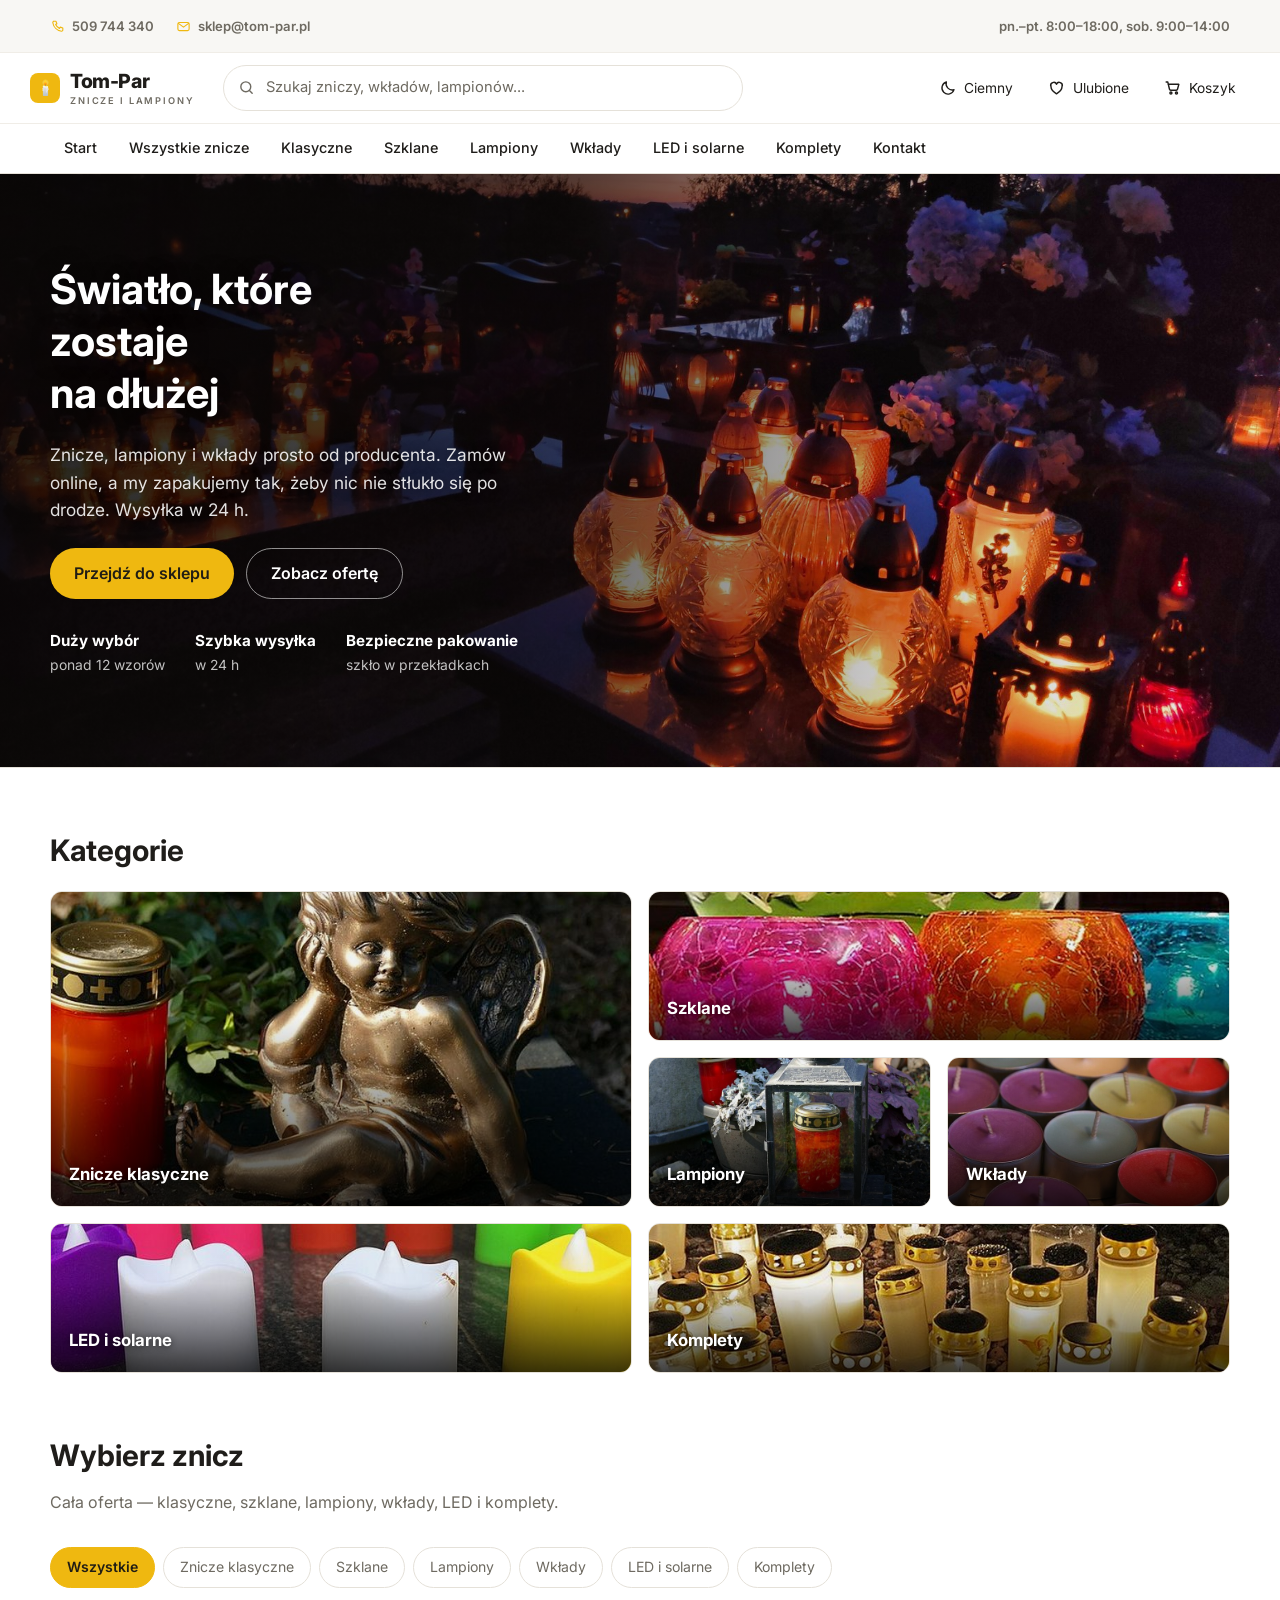
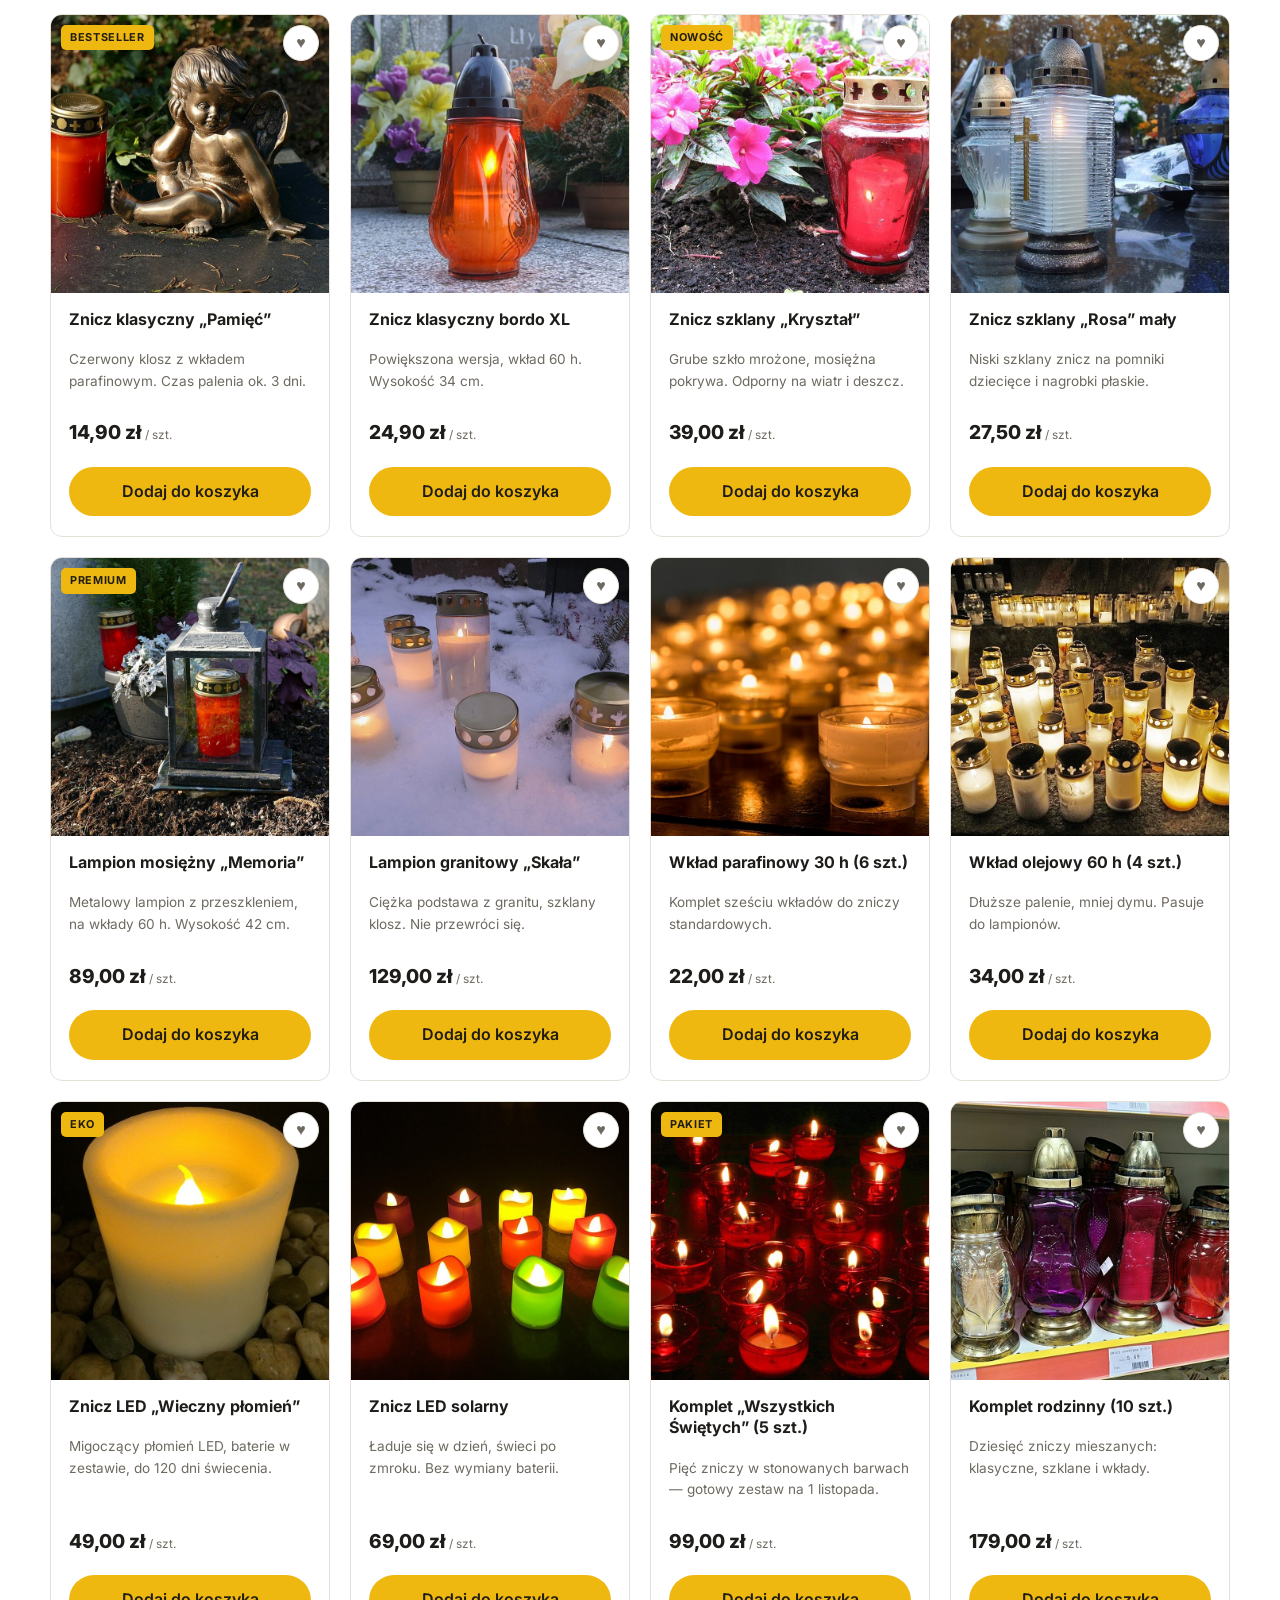
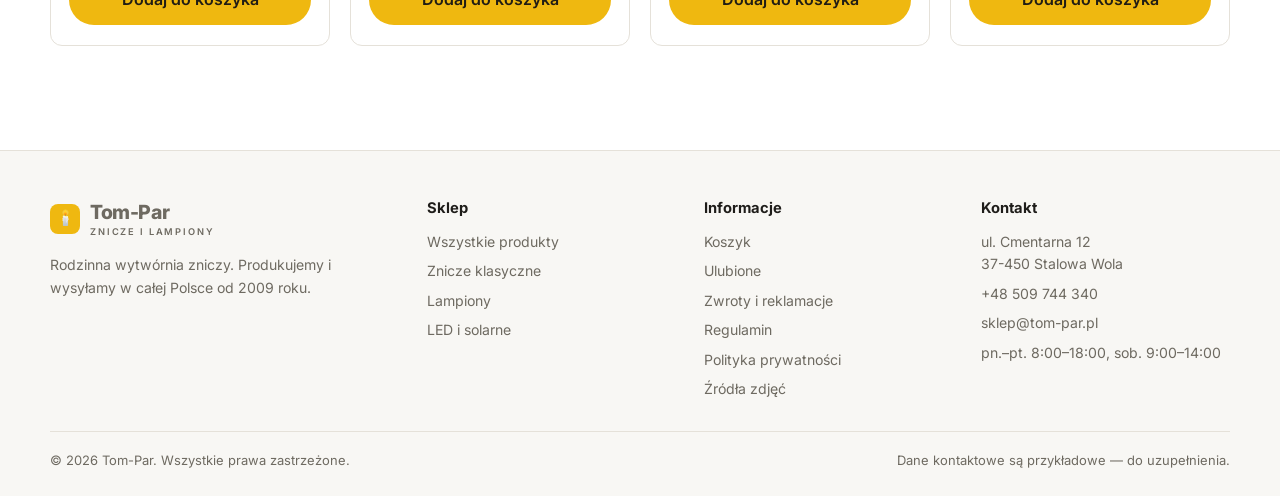
==== commit 0a569479: "Telefon i mail w pasku nad naglowkiem Kontakt wraca na gora, ale jako osobny cienki pasek, a nie w g" ====
--- a/index.html
+++ b/index.html
@@ -5,7 +5,7 @@
 <meta name="viewport" content="width=device-width,initial-scale=1">
 <title>Tom-Par — znicze, lampiony i wkłady | sklep internetowy</title>
 <meta name="description" content="Sklep ze zniczami: znicze klasyczne, szklane, lampiony, wkłady i znicze LED. Wysyłka kurierem i do paczkomatu w całej Polsce.">
-<link rel="preconnect" href="https://fonts.googleapis.com"><link rel="preconnect" href="https://fonts.gstatic.com" crossorigin><link href="https://fonts.googleapis.com/css2?family=Inter:wght@400;500;600;700&display=swap" rel="stylesheet"><link rel="stylesheet" href="css/style.css?v=202609152144">
+<link rel="preconnect" href="https://fonts.googleapis.com"><link rel="preconnect" href="https://fonts.gstatic.com" crossorigin><link href="https://fonts.googleapis.com/css2?family=Inter:wght@400;500;600;700&display=swap" rel="stylesheet"><link rel="stylesheet" href="css/style.css?v=202609152146">
 <script>
   (function(){
     var m = null;
@@ -16,6 +16,13 @@
 </script>
 </head>
 <body>
+<div class="topbar">
+  <div class="wrap">
+    <a href="tel:+48509744340"><svg viewBox="0 0 24 24" fill="none" stroke="currentColor" stroke-width="1.8" stroke-linecap="round" stroke-linejoin="round" aria-hidden="true"><path d="M6.5 3.5h3l1.5 4-2 1.4a12 12 0 0 0 6.1 6.1l1.4-2 4 1.5v3a2 2 0 0 1-2.2 2A16.5 16.5 0 0 1 4.5 5.7 2 2 0 0 1 6.5 3.5Z"/></svg>509 744 340</a>
+    <a href="mailto:sklep@tom-par.pl"><svg viewBox="0 0 24 24" fill="none" stroke="currentColor" stroke-width="1.8" stroke-linecap="round" stroke-linejoin="round" aria-hidden="true"><rect x="3" y="5.5" width="18" height="13" rx="2.5"/><path d="m3.8 7 8.2 6 8.2-6"/></svg>sklep@tom-par.pl</a>
+    <span class="topbar-godziny">pn.–pt. 8:00–18:00, sob. 9:00–14:00</span>
+  </div>
+</div>
 <header class="site">
   <div class="wrap head-main">
     <a class="logo" href="index.html"><i>🕯️</i><span>Tom-Par<small>znicze i lampiony</small></span></a>
@@ -118,7 +125,7 @@
     </div>
   </div>
 </footer>
-<script src="js/shop.js?v=202609152144"></script>
+<script src="js/shop.js?v=202609152146"></script>
 <script>
   inicjujKatalog({przewinDo:'#znicze'});
 
--- a/css/style.css
+++ b/css/style.css
@@ -81,6 +81,14 @@
 /* --- PASEK PROMOCYJNY --- */
 .topbar{background:var(--gold);color:var(--on-gold);font-size:.85rem;font-weight:600;text-align:center;padding:8px 20px}
 
+/* --- PASEK KONTAKTOWY NAD NAGŁÓWKIEM --- */
+.topbar{background:var(--bg-soft);border-bottom:1px solid var(--line-soft);font-size:.82rem;color:var(--muted)}
+.topbar .wrap{display:flex;align-items:center;gap:22px;height:36px}
+.topbar a{display:inline-flex;align-items:center;gap:7px;transition:.2s}
+.topbar a:hover{color:var(--gold)}
+.topbar svg{width:15px;height:15px;color:var(--gold);flex:none}
+.topbar-godziny{margin-left:auto}
+
 /* --- NAGŁÓWEK --- */
 header.site{position:sticky;top:0;z-index:50;background:var(--header-bg);backdrop-filter:blur(10px);border-bottom:1px solid var(--line)}
 .head-main{display:flex;align-items:center;gap:28px;padding:12px 0}
@@ -312,6 +320,8 @@
   footer.site .cols{grid-template-columns:1fr 1fr}
 }
 @media(max-width:700px){
+  .topbar .wrap{gap:14px;justify-content:center}
+  .topbar-godziny{display:none}
   .head-main{flex-wrap:wrap;gap:10px 8px}
   .search{order:5;max-width:none;flex-basis:100%}
   .icon-btn span:not(.badge):not(.ikona){display:none}
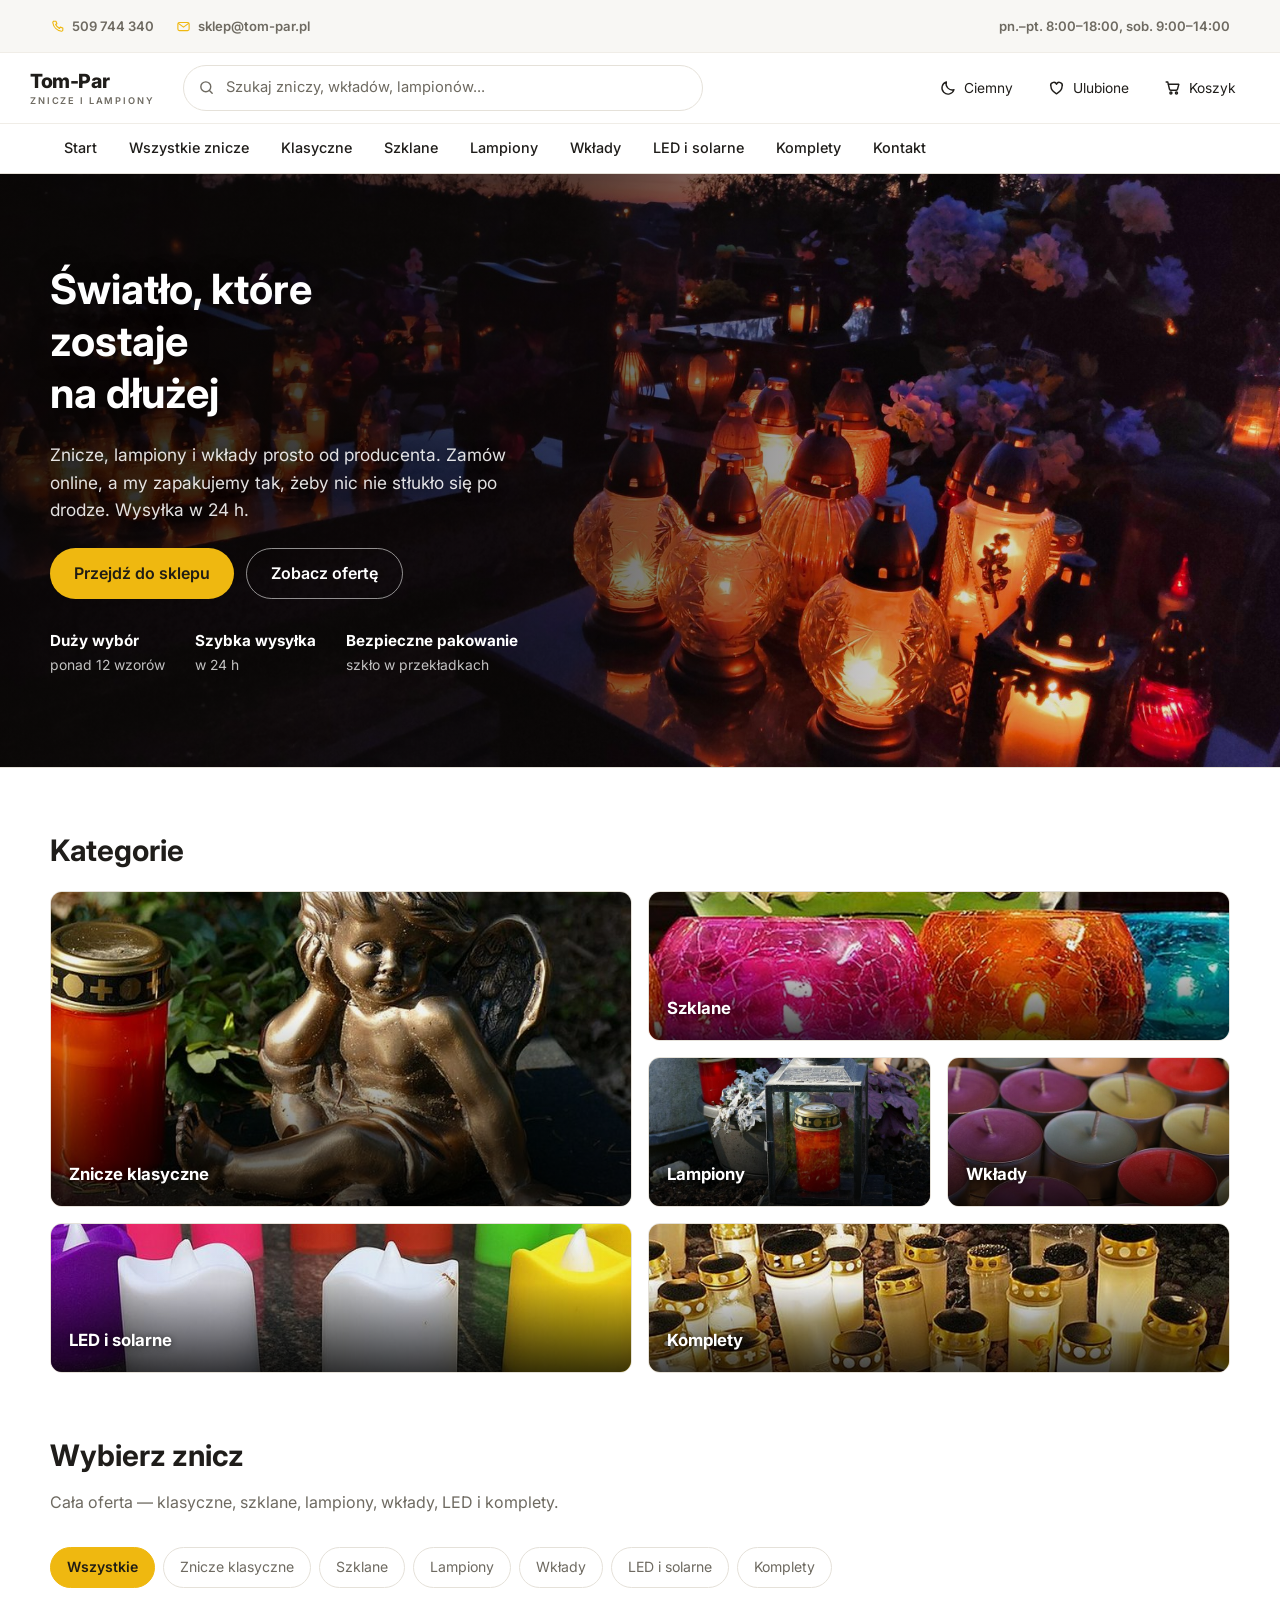
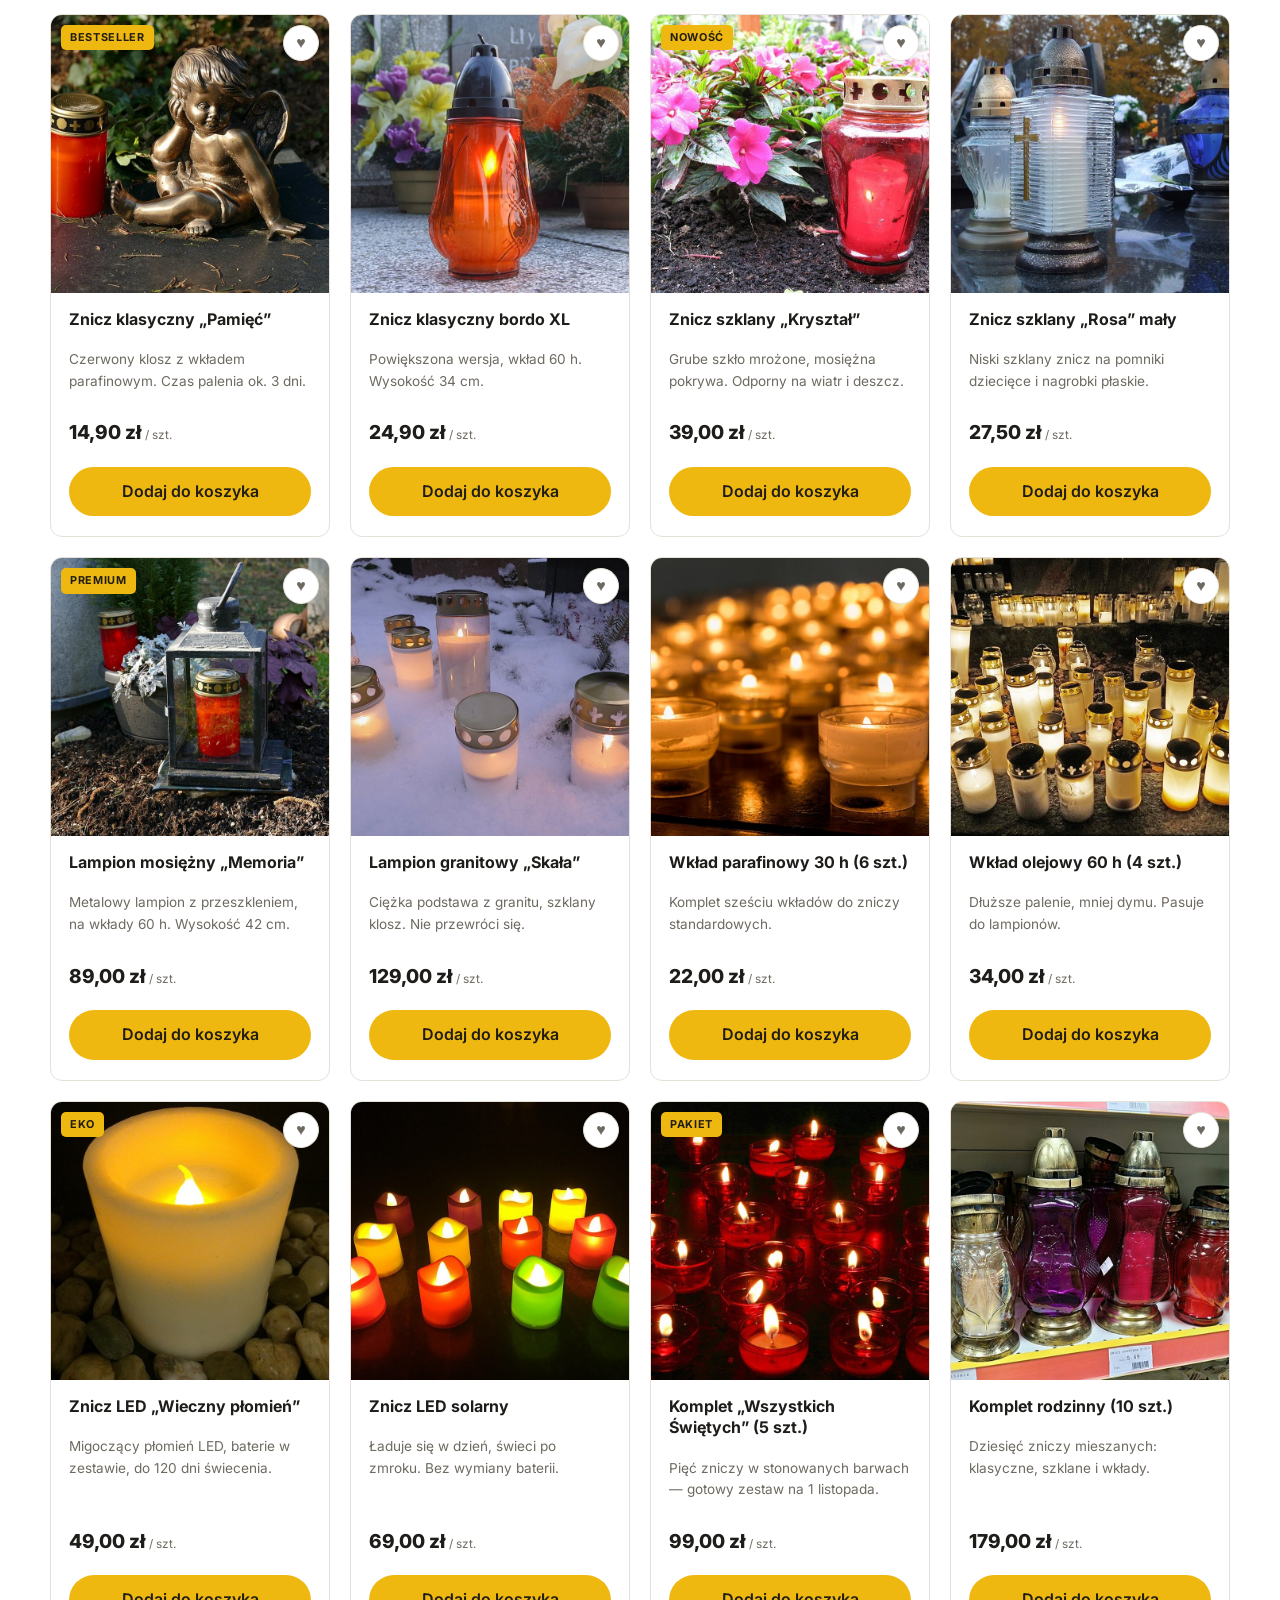
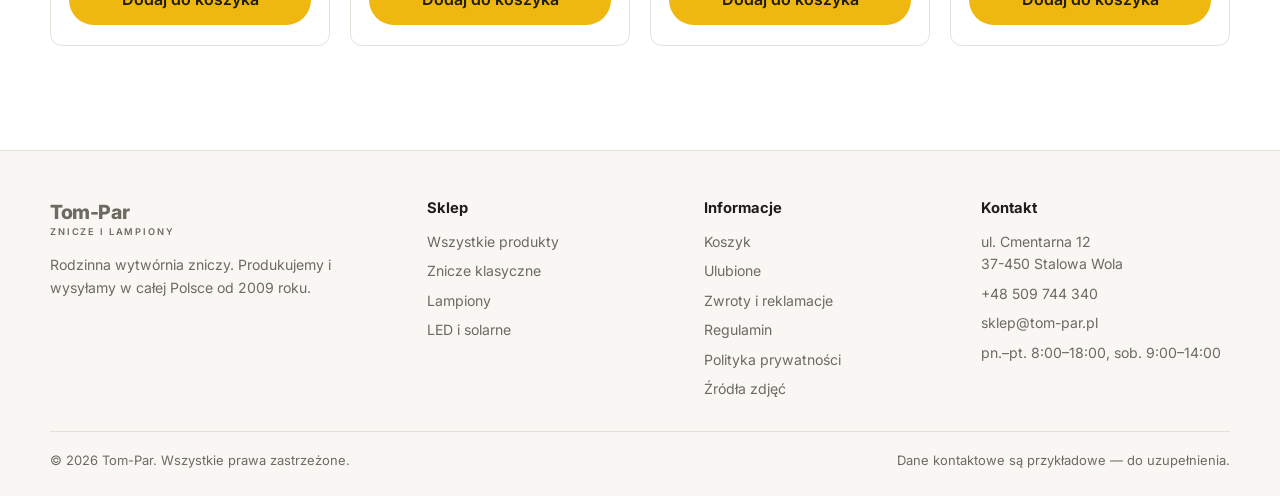
==== commit 981b6d5e: "Usunieta ikona swieczki z logo W naglowku i stopce zostaje sama nazwa z podpisem; zlota kafelka z em" ====
--- a/index.html
+++ b/index.html
@@ -5,7 +5,7 @@
 <meta name="viewport" content="width=device-width,initial-scale=1">
 <title>Tom-Par — znicze, lampiony i wkłady | sklep internetowy</title>
 <meta name="description" content="Sklep ze zniczami: znicze klasyczne, szklane, lampiony, wkłady i znicze LED. Wysyłka kurierem i do paczkomatu w całej Polsce.">
-<link rel="preconnect" href="https://fonts.googleapis.com"><link rel="preconnect" href="https://fonts.gstatic.com" crossorigin><link href="https://fonts.googleapis.com/css2?family=Inter:wght@400;500;600;700&display=swap" rel="stylesheet"><link rel="stylesheet" href="css/style.css?v=202609152146">
+<link rel="preconnect" href="https://fonts.googleapis.com"><link rel="preconnect" href="https://fonts.gstatic.com" crossorigin><link href="https://fonts.googleapis.com/css2?family=Inter:wght@400;500;600;700&display=swap" rel="stylesheet"><link rel="stylesheet" href="css/style.css?v=202610211822">
 <script>
   (function(){
     var m = null;
@@ -25,7 +25,7 @@
 </div>
 <header class="site">
   <div class="wrap head-main">
-    <a class="logo" href="index.html"><i>🕯️</i><span>Tom-Par<small>znicze i lampiony</small></span></a>
+    <a class="logo" href="index.html"><span>Tom-Par<small>znicze i lampiony</small></span></a>
     <form class="search" data-search role="search">
       <svg class="search-ico" viewBox="0 0 24 24" fill="none" stroke="currentColor" stroke-width="2" stroke-linecap="round" aria-hidden="true"><circle cx="11" cy="11" r="7"/><path d="m20 20-3.5-3.5"/></svg>
       <input type="search" name="q" placeholder="Szukaj zniczy, wkładów, lampionów..." aria-label="Szukaj w sklepie">
@@ -95,7 +95,7 @@
   <div class="wrap">
     <div class="cols">
       <div>
-        <a class="logo" href="index.html"><i>🕯️</i><span>Tom-Par<small>znicze i lampiony</small></span></a>
+        <a class="logo" href="index.html"><span>Tom-Par<small>znicze i lampiony</small></span></a>
         <p style="max-width:34ch;margin-top:14px">Rodzinna wytwórnia zniczy. Produkujemy i wysyłamy w całej Polsce od 2009 roku.</p>
       </div>
       <div><h4>Sklep</h4><ul>
@@ -125,7 +125,7 @@
     </div>
   </div>
 </footer>
-<script src="js/shop.js?v=202609152146"></script>
+<script src="js/shop.js?v=202610211822"></script>
 <script>
   inicjujKatalog({przewinDo:'#znicze'});
 
--- a/css/style.css
+++ b/css/style.css
@@ -93,7 +93,6 @@
 header.site{position:sticky;top:0;z-index:50;background:var(--header-bg);backdrop-filter:blur(10px);border-bottom:1px solid var(--line)}
 .head-main{display:flex;align-items:center;gap:28px;padding:12px 0}
 .logo{display:flex;align-items:center;gap:10px;font-size:1.22rem;font-weight:800;letter-spacing:-.02em;flex:none}
-.logo i{width:30px;height:30px;border-radius:8px;background:var(--gold);color:var(--on-gold);display:grid;place-items:center;font-style:normal;font-size:.95rem}
 .logo small{display:block;font-size:.58rem;font-weight:600;letter-spacing:.2em;text-transform:uppercase;color:var(--muted);margin-top:-3px}
 
 .search{flex:1;max-width:520px;position:relative;display:flex;align-items:center}
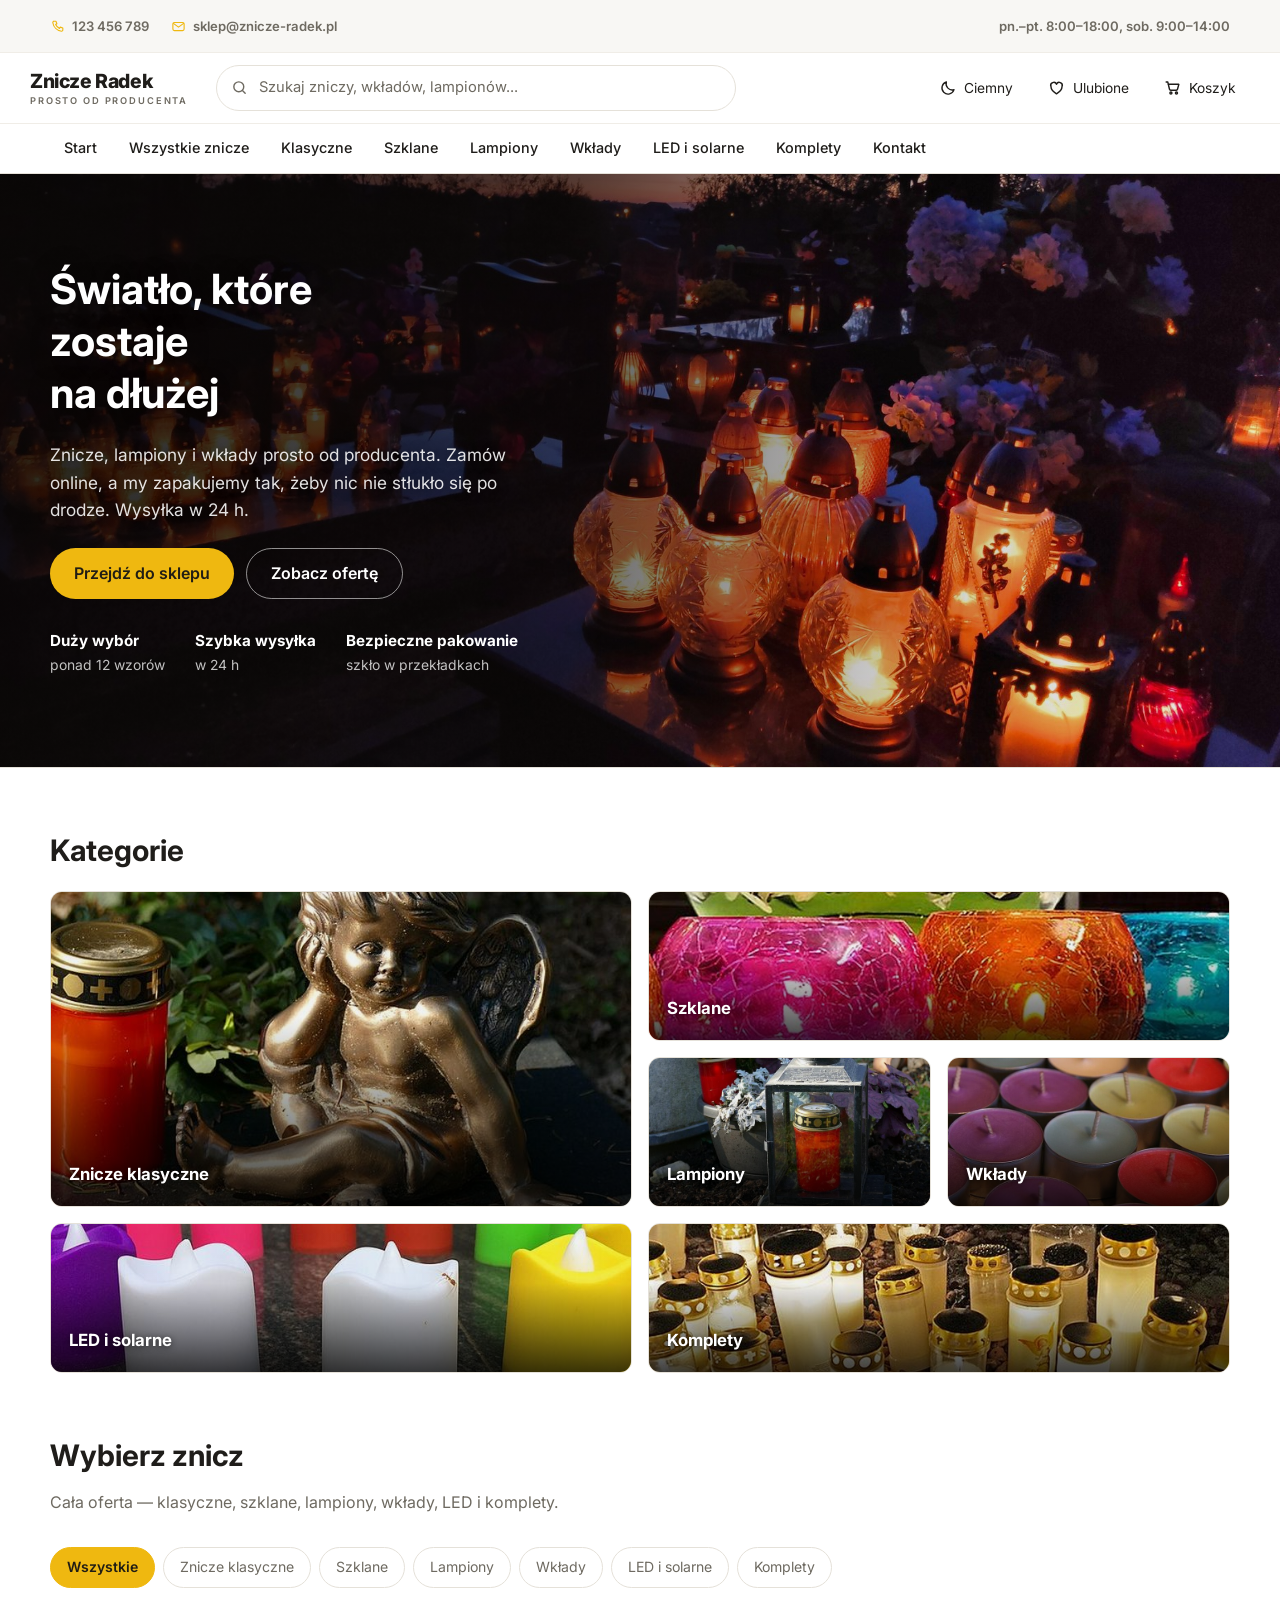
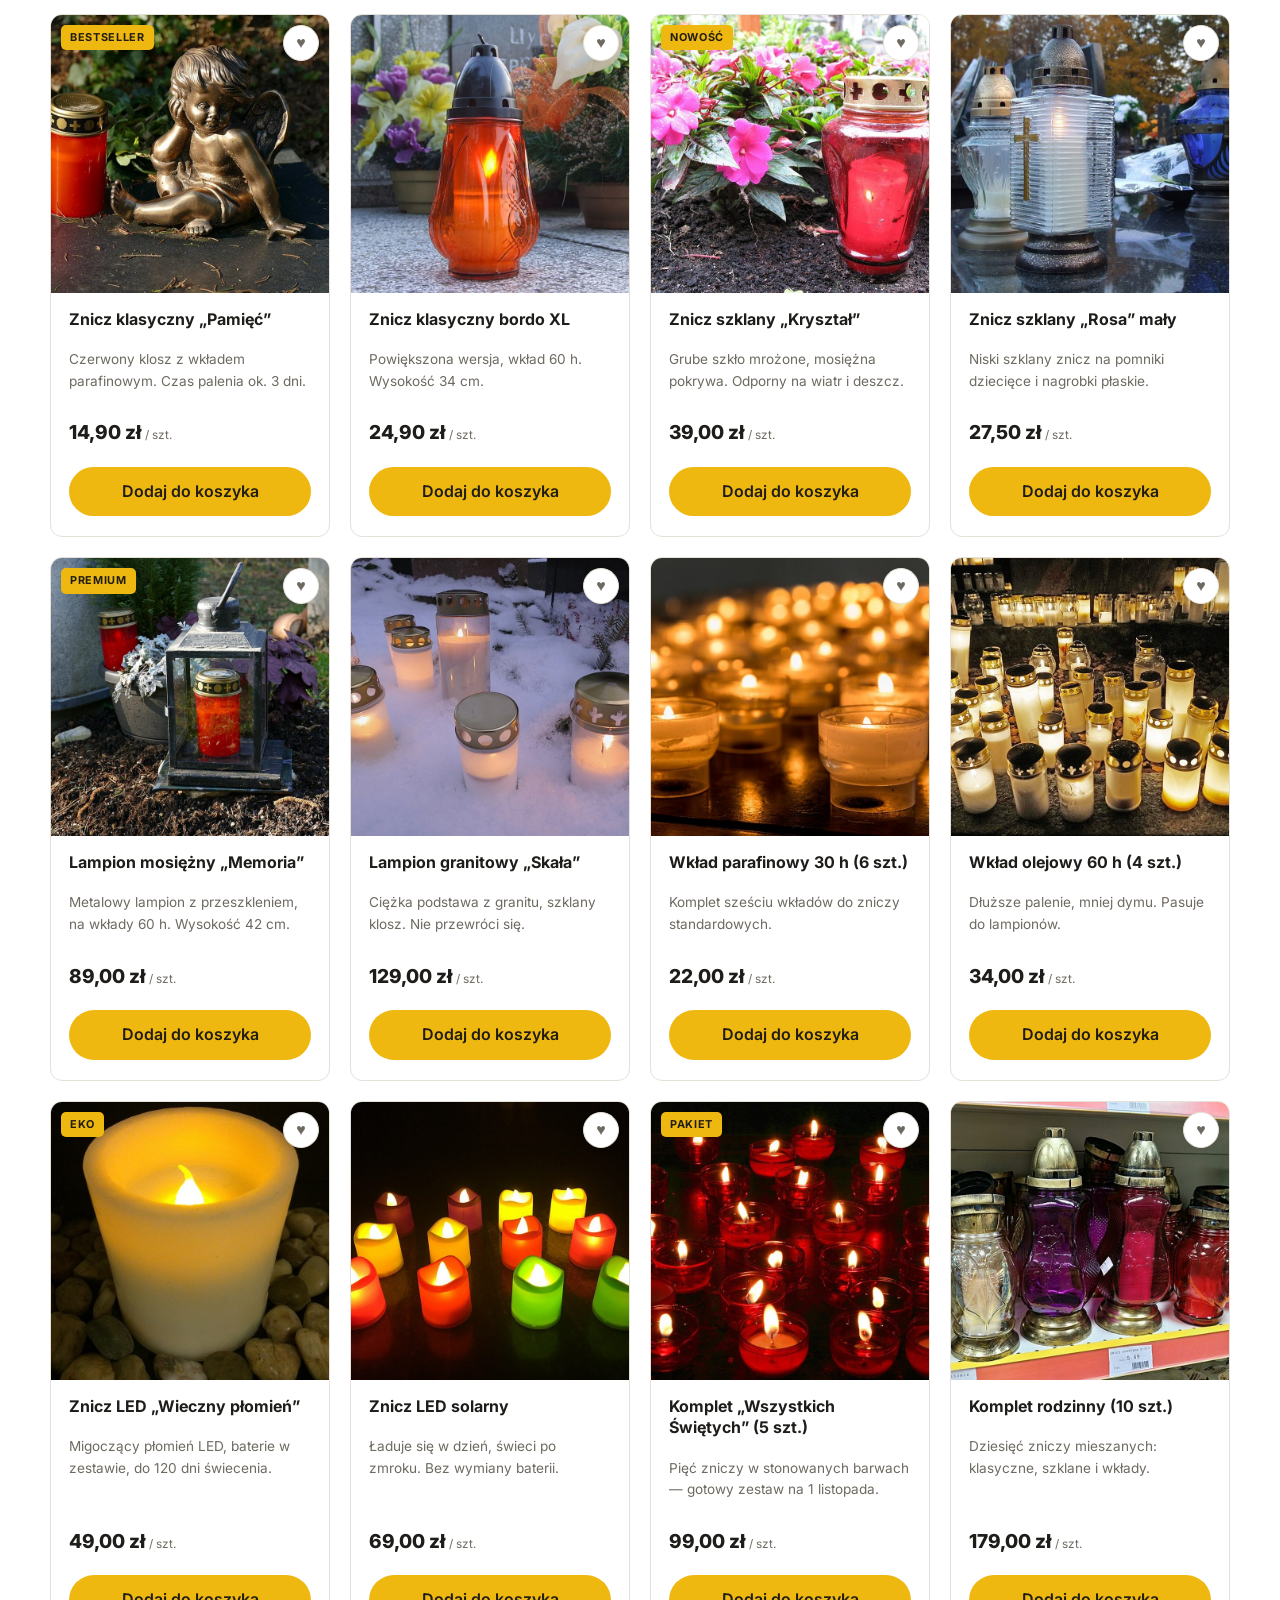
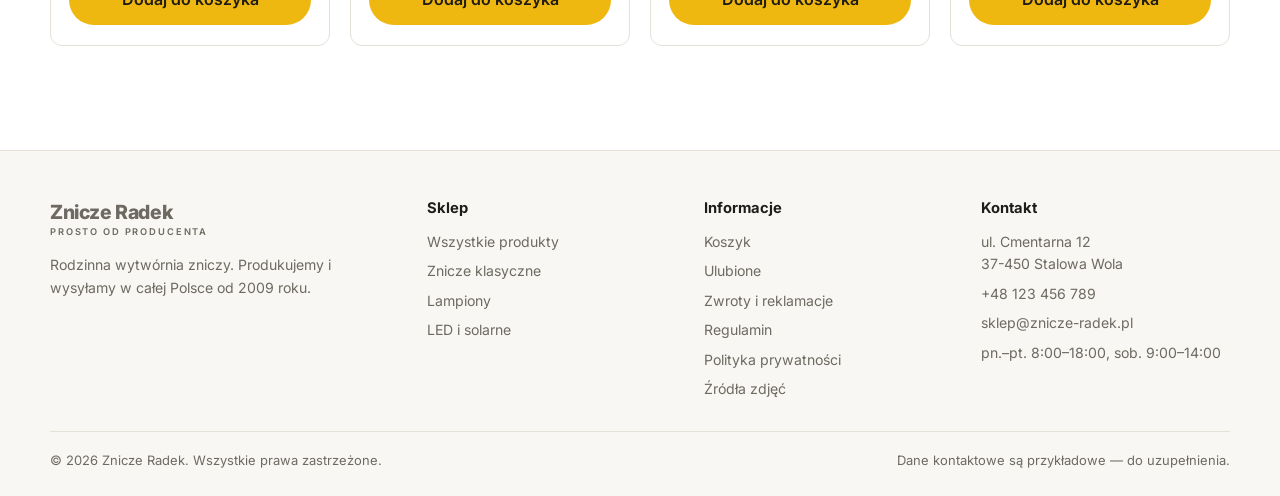
==== commit de9c241a: "Zmiana nazwy sklepu na Znicze Radek i nowy numer telefonu Nazwa w logo, tytulach podstron, stopce, r" ====
--- a/index.html
+++ b/index.html
@@ -3,13 +3,13 @@
 <head>
 <meta charset="utf-8">
 <meta name="viewport" content="width=device-width,initial-scale=1">
-<title>Tom-Par — znicze, lampiony i wkłady | sklep internetowy</title>
+<title>Znicze Radek — znicze, lampiony i wkłady | sklep internetowy</title>
 <meta name="description" content="Sklep ze zniczami: znicze klasyczne, szklane, lampiony, wkłady i znicze LED. Wysyłka kurierem i do paczkomatu w całej Polsce.">
-<link rel="preconnect" href="https://fonts.googleapis.com"><link rel="preconnect" href="https://fonts.gstatic.com" crossorigin><link href="https://fonts.googleapis.com/css2?family=Inter:wght@400;500;600;700&display=swap" rel="stylesheet"><link rel="stylesheet" href="css/style.css?v=202610211822">
+<link rel="preconnect" href="https://fonts.googleapis.com"><link rel="preconnect" href="https://fonts.gstatic.com" crossorigin><link href="https://fonts.googleapis.com/css2?family=Inter:wght@400;500;600;700&display=swap" rel="stylesheet"><link rel="stylesheet" href="css/style.css?v=202610211826">
 <script>
   (function(){
     var m = null;
-    try { m = localStorage.getItem('tompar_motyw') || localStorage.getItem('lumen_motyw'); } catch(e){}
+    try { m = localStorage.getItem('zradek_motyw') || localStorage.getItem('tompar_motyw') || localStorage.getItem('lumen_motyw'); } catch(e){}
     if (!m) m = matchMedia('(prefers-color-scheme: dark)').matches ? 'dark' : 'light';
     document.documentElement.dataset.theme = m;
   })();
@@ -18,14 +18,14 @@
 <body>
 <div class="topbar">
   <div class="wrap">
-    <a href="tel:+48509744340"><svg viewBox="0 0 24 24" fill="none" stroke="currentColor" stroke-width="1.8" stroke-linecap="round" stroke-linejoin="round" aria-hidden="true"><path d="M6.5 3.5h3l1.5 4-2 1.4a12 12 0 0 0 6.1 6.1l1.4-2 4 1.5v3a2 2 0 0 1-2.2 2A16.5 16.5 0 0 1 4.5 5.7 2 2 0 0 1 6.5 3.5Z"/></svg>509 744 340</a>
-    <a href="mailto:sklep@tom-par.pl"><svg viewBox="0 0 24 24" fill="none" stroke="currentColor" stroke-width="1.8" stroke-linecap="round" stroke-linejoin="round" aria-hidden="true"><rect x="3" y="5.5" width="18" height="13" rx="2.5"/><path d="m3.8 7 8.2 6 8.2-6"/></svg>sklep@tom-par.pl</a>
+    <a href="tel:+48123456789"><svg viewBox="0 0 24 24" fill="none" stroke="currentColor" stroke-width="1.8" stroke-linecap="round" stroke-linejoin="round" aria-hidden="true"><path d="M6.5 3.5h3l1.5 4-2 1.4a12 12 0 0 0 6.1 6.1l1.4-2 4 1.5v3a2 2 0 0 1-2.2 2A16.5 16.5 0 0 1 4.5 5.7 2 2 0 0 1 6.5 3.5Z"/></svg>123 456 789</a>
+    <a href="mailto:sklep@znicze-radek.pl"><svg viewBox="0 0 24 24" fill="none" stroke="currentColor" stroke-width="1.8" stroke-linecap="round" stroke-linejoin="round" aria-hidden="true"><rect x="3" y="5.5" width="18" height="13" rx="2.5"/><path d="m3.8 7 8.2 6 8.2-6"/></svg>sklep@znicze-radek.pl</a>
     <span class="topbar-godziny">pn.–pt. 8:00–18:00, sob. 9:00–14:00</span>
   </div>
 </div>
 <header class="site">
   <div class="wrap head-main">
-    <a class="logo" href="index.html"><span>Tom-Par<small>znicze i lampiony</small></span></a>
+    <a class="logo" href="index.html"><span>Znicze Radek<small>prosto od producenta</small></span></a>
     <form class="search" data-search role="search">
       <svg class="search-ico" viewBox="0 0 24 24" fill="none" stroke="currentColor" stroke-width="2" stroke-linecap="round" aria-hidden="true"><circle cx="11" cy="11" r="7"/><path d="m20 20-3.5-3.5"/></svg>
       <input type="search" name="q" placeholder="Szukaj zniczy, wkładów, lampionów..." aria-label="Szukaj w sklepie">
@@ -95,7 +95,7 @@
   <div class="wrap">
     <div class="cols">
       <div>
-        <a class="logo" href="index.html"><span>Tom-Par<small>znicze i lampiony</small></span></a>
+        <a class="logo" href="index.html"><span>Znicze Radek<small>prosto od producenta</small></span></a>
         <p style="max-width:34ch;margin-top:14px">Rodzinna wytwórnia zniczy. Produkujemy i wysyłamy w całej Polsce od 2009 roku.</p>
       </div>
       <div><h4>Sklep</h4><ul>
@@ -114,18 +114,18 @@
       </ul></div>
       <div><h4>Kontakt</h4><ul>
         <li>ul. Cmentarna 12<br>37-450 Stalowa Wola</li>
-        <li><a href="tel:+48509744340">+48 509 744 340</a></li>
-        <li><a href="mailto:sklep@tom-par.pl">sklep@tom-par.pl</a></li>
+        <li><a href="tel:+48123456789">+48 123 456 789</a></li>
+        <li><a href="mailto:sklep@znicze-radek.pl">sklep@znicze-radek.pl</a></li>
         <li>pn.–pt. 8:00–18:00, sob. 9:00–14:00</li>
       </ul></div>
     </div>
     <div class="copy">
-      <span>© 2026 Tom-Par. Wszystkie prawa zastrzeżone.</span>
+      <span>© 2026 Znicze Radek. Wszystkie prawa zastrzeżone.</span>
       <span>Dane kontaktowe są przykładowe — do uzupełnienia.</span>
     </div>
   </div>
 </footer>
-<script src="js/shop.js?v=202610211822"></script>
+<script src="js/shop.js?v=202610211826"></script>
 <script>
   inicjujKatalog({przewinDo:'#znicze'});
 
--- a/css/style.css
+++ b/css/style.css
@@ -1,5 +1,5 @@
 /* ===========================================================
-   Tom-Par — arkusz stylów. Motyw jasny (domyślny) + ciemny.
+   Znicze Radek — arkusz stylów. Motyw jasny (domyślny) + ciemny.
    =========================================================== */
 
 /* --- MOTYW JASNY --- */
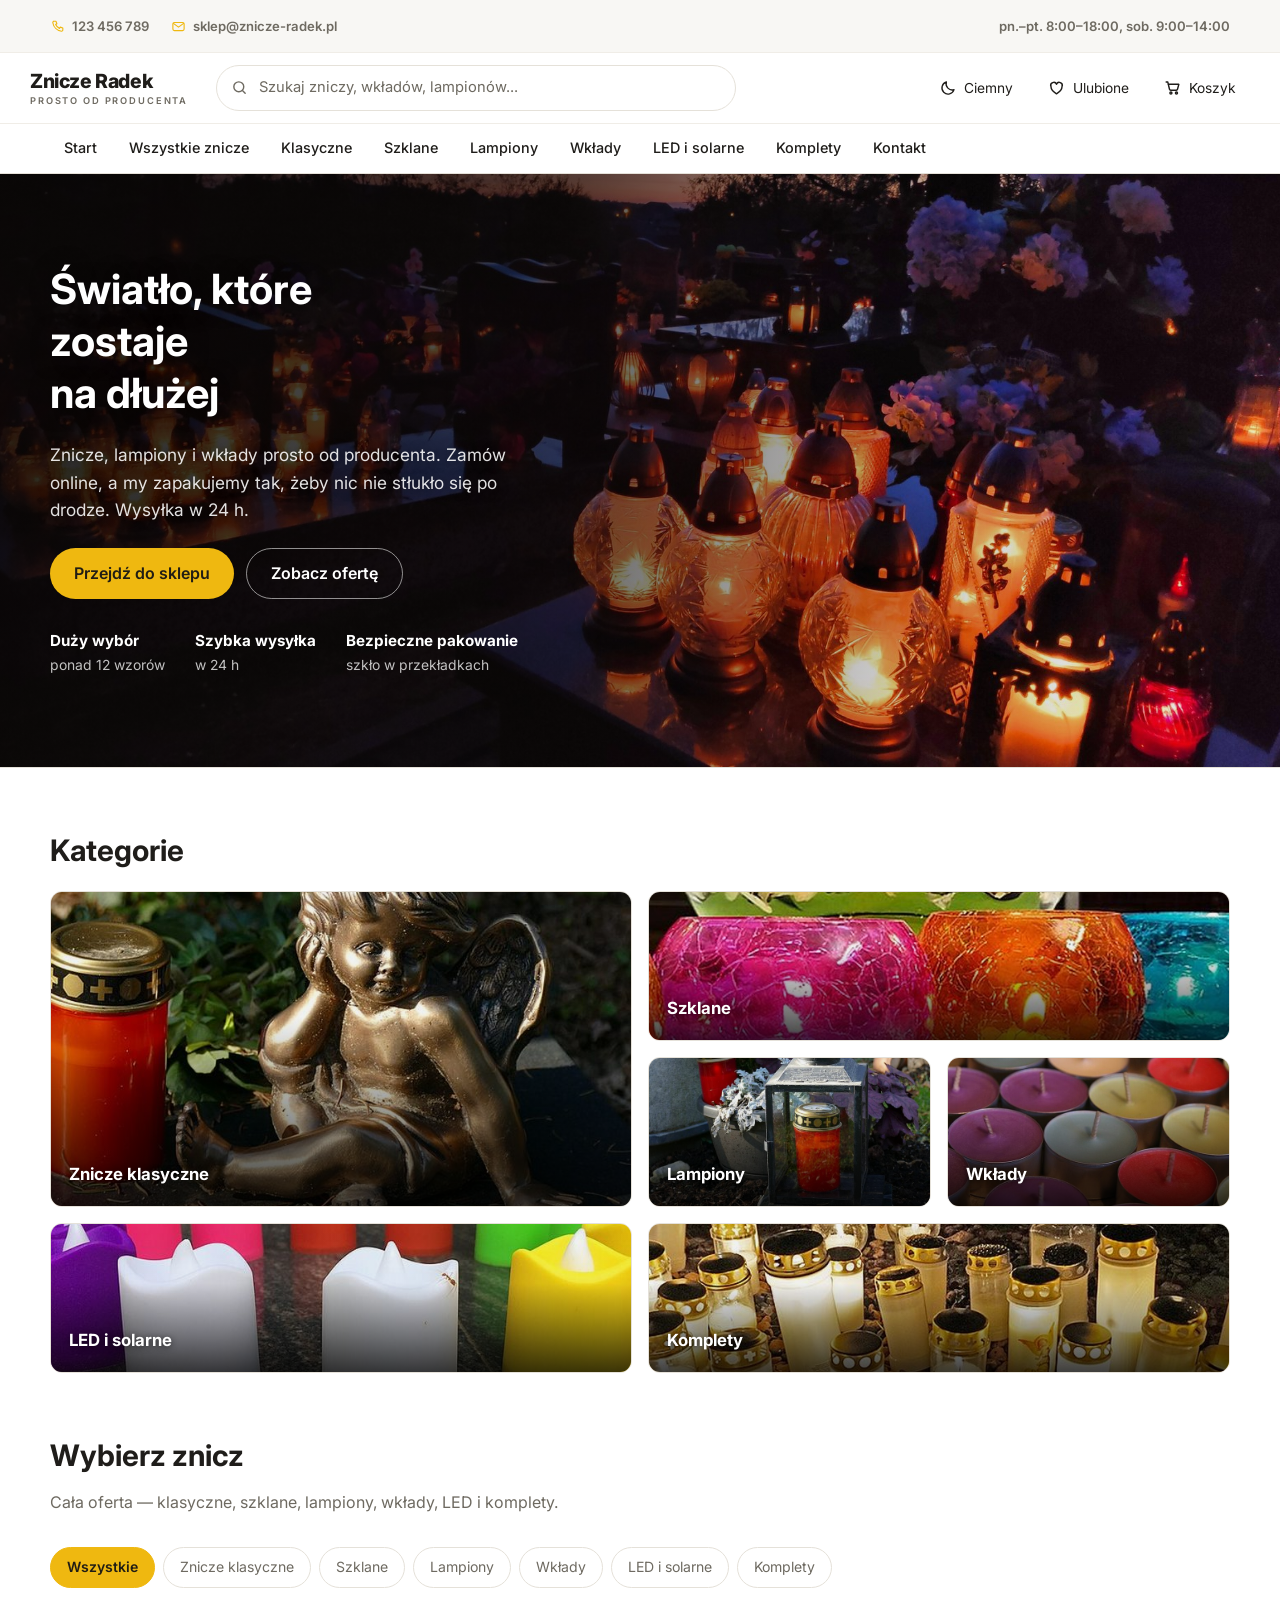
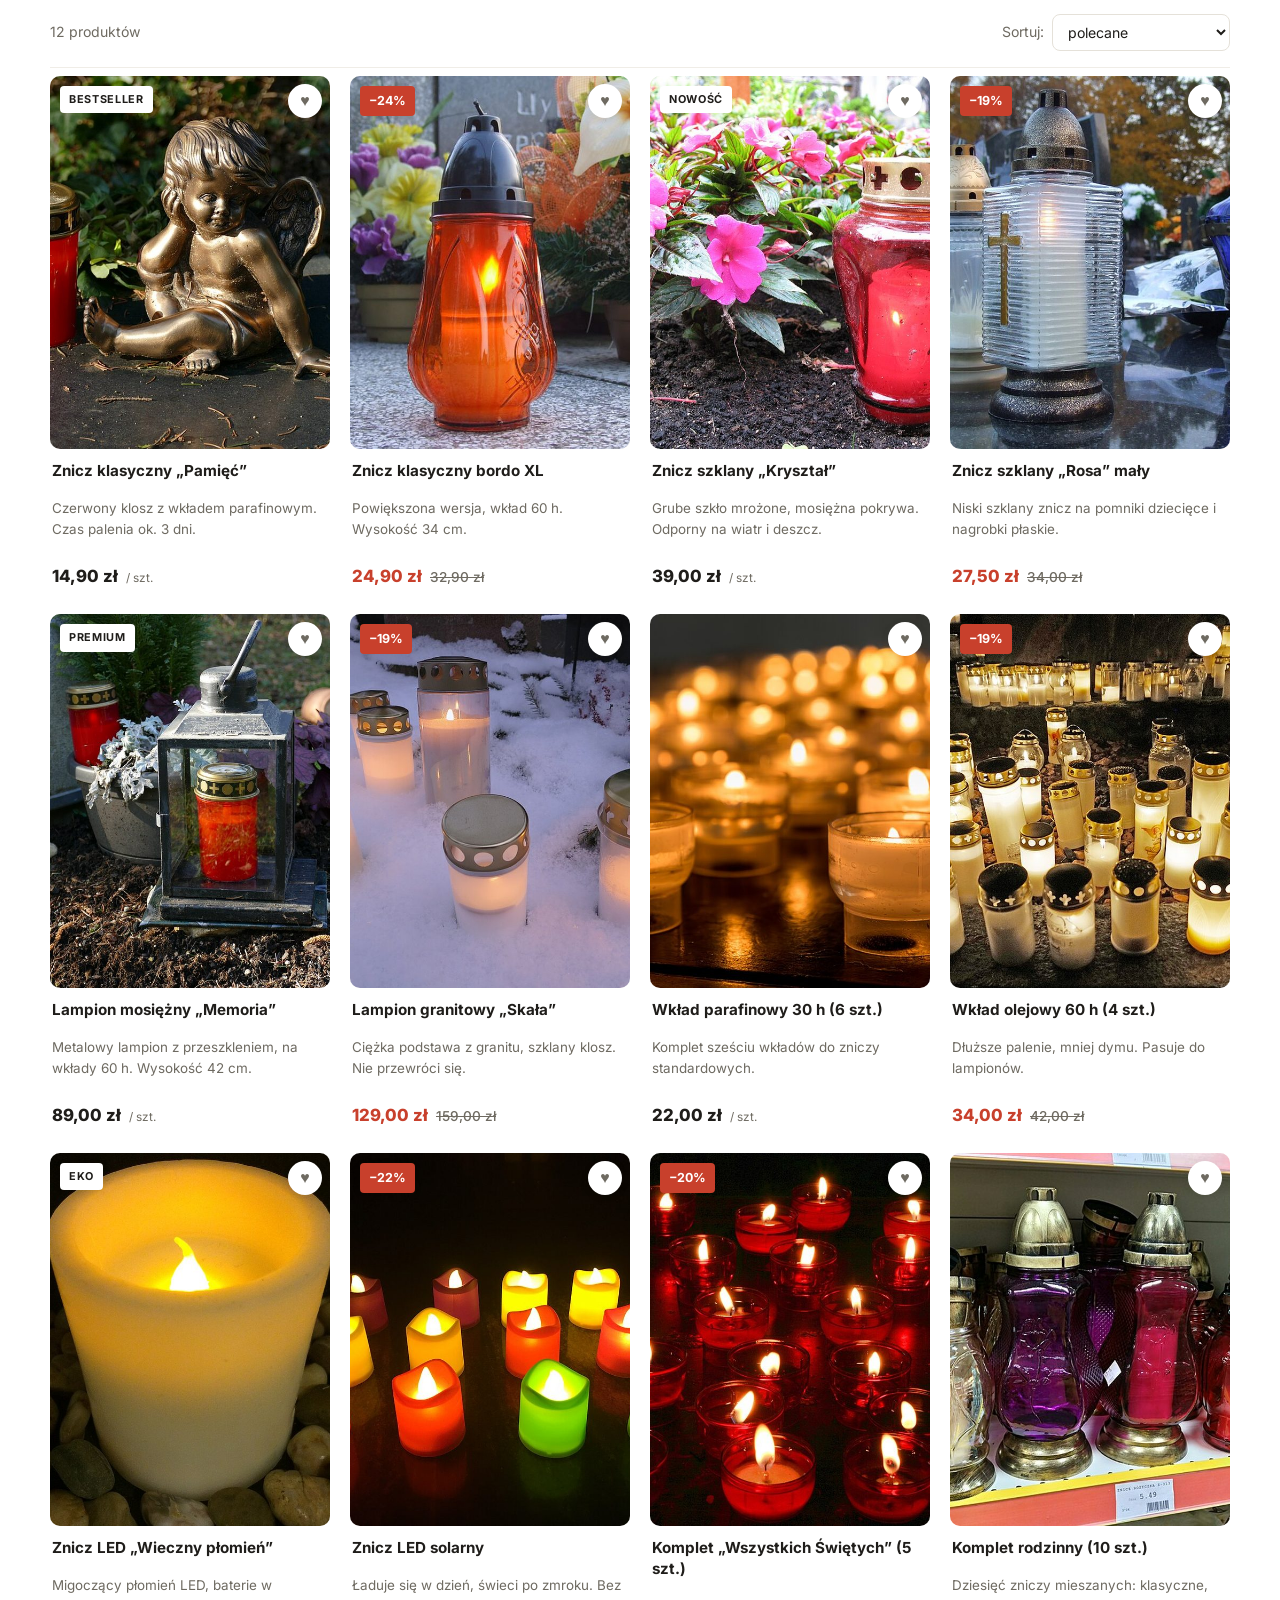
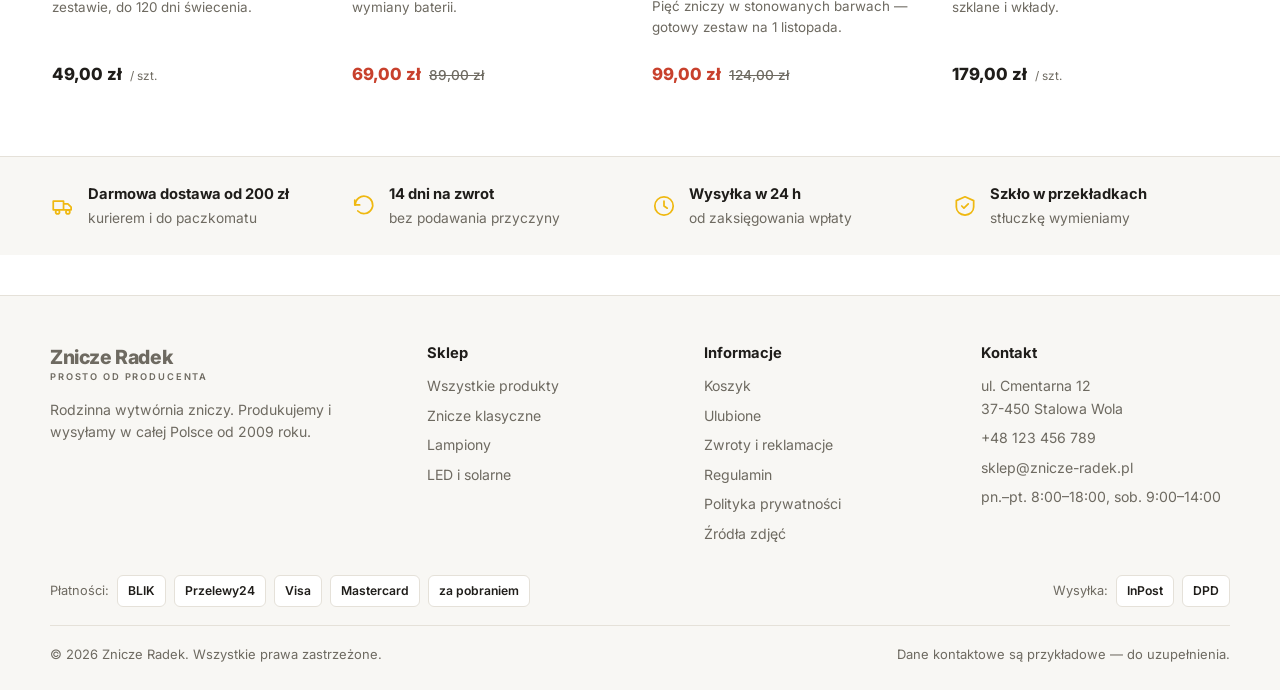
==== commit f9fa95a6: "Siatka produktow i pasek zalet w duchu Zalando Karty bez ramek i cieni: zdjecie w kadrze 3:4 niesie " ====
--- a/index.html
+++ b/index.html
@@ -5,7 +5,7 @@
 <meta name="viewport" content="width=device-width,initial-scale=1">
 <title>Znicze Radek — znicze, lampiony i wkłady | sklep internetowy</title>
 <meta name="description" content="Sklep ze zniczami: znicze klasyczne, szklane, lampiony, wkłady i znicze LED. Wysyłka kurierem i do paczkomatu w całej Polsce.">
-<link rel="preconnect" href="https://fonts.googleapis.com"><link rel="preconnect" href="https://fonts.gstatic.com" crossorigin><link href="https://fonts.googleapis.com/css2?family=Inter:wght@400;500;600;700&display=swap" rel="stylesheet"><link rel="stylesheet" href="css/style.css?v=202610211826">
+<link rel="preconnect" href="https://fonts.googleapis.com"><link rel="preconnect" href="https://fonts.gstatic.com" crossorigin><link href="https://fonts.googleapis.com/css2?family=Inter:wght@400;500;600;700&display=swap" rel="stylesheet"><link rel="stylesheet" href="css/style.css?v=202610211831">
 <script>
   (function(){
     var m = null;
@@ -91,6 +91,14 @@
   </div>
 </section>
 </main>
+<section class="zalety">
+  <div class="wrap">
+    <div class="zaleta"><svg viewBox="0 0 24 24" fill="none" stroke="currentColor" stroke-width="1.6" stroke-linecap="round" stroke-linejoin="round" aria-hidden="true"><path d="M3 7.5h9.5v8H3zM12.5 10h4l3 3v2.5h-7z"/><circle cx="7" cy="17.5" r="1.8"/><circle cx="16.5" cy="17.5" r="1.8"/></svg><span><b>Darmowa dostawa od 200 zł</b>kurierem i do paczkomatu</span></div>
+    <div class="zaleta"><svg viewBox="0 0 24 24" fill="none" stroke="currentColor" stroke-width="1.6" stroke-linecap="round" stroke-linejoin="round" aria-hidden="true"><path d="M4 11a8 8 0 1 1 2.3 5.6"/><path d="M3.5 6.5V11H8"/></svg><span><b>14 dni na zwrot</b>bez podawania przyczyny</span></div>
+    <div class="zaleta"><svg viewBox="0 0 24 24" fill="none" stroke="currentColor" stroke-width="1.6" stroke-linecap="round" stroke-linejoin="round" aria-hidden="true"><circle cx="12" cy="12" r="8.5"/><path d="M12 7.5V12l3 2"/></svg><span><b>Wysyłka w 24 h</b>od zaksięgowania wpłaty</span></div>
+    <div class="zaleta"><svg viewBox="0 0 24 24" fill="none" stroke="currentColor" stroke-width="1.6" stroke-linecap="round" stroke-linejoin="round" aria-hidden="true"><path d="M12 3.5 20 7v6c0 4-3.4 6.8-8 7.5-4.6-.7-8-3.5-8-7.5V7Z"/><path d="m9 12 2 2 4-4"/></svg><span><b>Szkło w przekładkach</b>stłuczkę wymieniamy</span></div>
+  </div>
+</section>
 <footer class="site" id="kontakt">
   <div class="wrap">
     <div class="cols">
@@ -119,13 +127,19 @@
         <li>pn.–pt. 8:00–18:00, sob. 9:00–14:00</li>
       </ul></div>
     </div>
+    <div class="platnosci">
+      <span>Płatności:</span>
+      <i>BLIK</i><i>Przelewy24</i><i>Visa</i><i>Mastercard</i><i>za pobraniem</i>
+      <span style="margin-left:auto">Wysyłka:</span>
+      <i>InPost</i><i>DPD</i>
+    </div>
     <div class="copy">
       <span>© 2026 Znicze Radek. Wszystkie prawa zastrzeżone.</span>
       <span>Dane kontaktowe są przykładowe — do uzupełnienia.</span>
     </div>
   </div>
 </footer>
-<script src="js/shop.js?v=202610211826"></script>
+<script src="js/shop.js?v=202610211831"></script>
 <script>
   inicjujKatalog({przewinDo:'#znicze'});
 
--- a/css/style.css
+++ b/css/style.css
@@ -186,21 +186,44 @@
 .chip.active{background:var(--gold);border-color:var(--gold);color:var(--on-gold);font-weight:600}
 
 /* --- KARTA PRODUKTU --- */
-.card{background:var(--card);border:1px solid var(--line);border-radius:var(--radius);overflow:hidden;display:flex;flex-direction:column;transition:.25s}
-.card:hover{box-shadow:var(--shadow-lg);transform:translateY(-3px)}
-.card .thumb{aspect-ratio:1/1;background:var(--thumb-1);position:relative;overflow:hidden}
-.card .thumb img{position:absolute;inset:0;width:100%;height:100%;object-fit:cover;transition:transform .4s}
-.card:hover .thumb img{transform:scale(1.05)}
-
-.tag{position:absolute;top:10px;left:10px;background:var(--gold);color:var(--on-gold);font-size:.68rem;font-weight:700;letter-spacing:.06em;text-transform:uppercase;padding:4px 9px;border-radius:5px}
-.card .body{padding:16px 18px 20px;display:flex;flex-direction:column;flex:1;gap:5px}
-.card h3{font-size:1rem;margin:0;line-height:1.35}
-.card .desc{font-size:.85rem;color:var(--muted);flex:1}
-.price{font-size:1.2rem;font-weight:800;margin-top:6px}
+.card{background:transparent;border:0;border-radius:0;overflow:visible;display:flex;flex-direction:column}
+.card .thumb{aspect-ratio:3/4;background:var(--thumb-1);border-radius:10px;position:relative;overflow:hidden}
+.card .thumb img{position:absolute;inset:0;width:100%;height:100%;object-fit:cover;transition:transform .5s}
+.card:hover .thumb img{transform:scale(1.04)}
+.tag{position:absolute;top:10px;left:10px;background:var(--card);color:var(--text);font-size:.68rem;font-weight:700;
+  letter-spacing:.06em;text-transform:uppercase;padding:5px 9px;border-radius:4px;box-shadow:var(--shadow)}
+.tag-promo{background:var(--err);color:#fff;letter-spacing:0;font-size:.78rem}
+.card .body{padding:12px 2px 4px;display:flex;flex-direction:column;flex:1;gap:3px}
+.card h3{font-size:.95rem;margin:0;line-height:1.35;font-weight:700}
+.card .desc{font-size:.84rem;color:var(--muted);flex:1;
+  display:-webkit-box;-webkit-line-clamp:2;-webkit-box-orient:vertical;overflow:hidden}
+.price{font-size:1.05rem;font-weight:800;margin-top:6px;display:flex;align-items:baseline;gap:8px}
 .price small{color:var(--muted);font-weight:400;font-size:.74rem}
+.price s{color:var(--muted);font-weight:500;font-size:.85rem}
+.price-promo{color:var(--err)}
+
+/* przycisk zakupu wjezdza na zdjecie dopiero pod kursorem */
+.card-do-koszyka{position:absolute;left:10px;right:10px;bottom:10px;z-index:3;border:0;cursor:pointer;
+  font:inherit;font-weight:600;font-size:.88rem;padding:11px 14px;border-radius:8px;
+  background:var(--card);color:var(--text);box-shadow:var(--shadow-lg);
+  opacity:0;transform:translateY(8px);transition:.2s}
+.card:hover .card-do-koszyka,.card:focus-within .card-do-koszyka{opacity:1;transform:translateY(0)}
+.card-do-koszyka:hover{background:var(--gold);color:var(--on-gold)}
+@media(hover:none){
+  .card-do-koszyka{opacity:1;transform:none}
+}
+
+/* --- PASEK SORTOWANIA --- */
+.sortbar{display:flex;align-items:center;gap:16px;flex-wrap:wrap;
+  padding:0 0 16px;margin-bottom:8px;border-bottom:1px solid var(--line-soft)}
+.sort-ile{font-size:.88rem;color:var(--muted)}
+.sort-wybor{margin-left:auto;font-size:.88rem;color:var(--muted);display:flex;align-items:center;gap:8px}
+.sort-wybor select{background:var(--input-bg);border:1px solid var(--line);color:var(--text);
+  border-radius:8px;padding:8px 11px;font:inherit;font-size:.88rem;cursor:pointer}
+.sort-wybor select:focus{outline:none;border-color:var(--gold)}
 
 /* --- SERDUSZKO --- */
-.fav{position:absolute;top:10px;right:10px;z-index:2;width:36px;height:36px;border-radius:50%;background:var(--card);border:1px solid var(--line);color:var(--muted);font-size:1rem;line-height:1;cursor:pointer;display:flex;align-items:center;justify-content:center;transition:.2s;box-shadow:var(--shadow)}
+.fav{position:absolute;top:8px;right:8px;z-index:2;width:34px;height:34px;border-radius:50%;background:var(--card);border:0;color:var(--muted);font-size:1rem;line-height:1;cursor:pointer;display:flex;align-items:center;justify-content:center;transition:.2s;box-shadow:var(--shadow)}
 .fav:hover{color:var(--err);border-color:var(--err);transform:scale(1.08)}
 .fav.on{color:#fff;background:var(--err);border-color:var(--err)}
 
@@ -302,6 +325,18 @@
   .dok-spis{position:static}
 }
 
+/* --- PASEK ZALET --- */
+.zalety{background:var(--bg-soft);border-top:1px solid var(--line);padding:26px 0}
+.zalety .wrap{display:grid;grid-template-columns:repeat(4,1fr);gap:22px}
+.zaleta{display:flex;align-items:center;gap:12px;font-size:.86rem;color:var(--muted)}
+.zaleta svg{width:26px;height:26px;color:var(--gold);flex:none}
+.zaleta b{display:block;color:var(--text);font-size:.92rem;font-weight:700}
+
+/* --- METODY PŁATNOŚCI W STOPCE --- */
+.platnosci{display:flex;align-items:center;gap:8px;flex-wrap:wrap;padding:0 0 18px;font-size:.8rem}
+.platnosci i{font-style:normal;font-weight:600;color:var(--text);background:var(--card);
+  border:1px solid var(--line);border-radius:6px;padding:5px 10px;font-size:.76rem}
+
 /* --- STOPKA --- */
 footer.site{border-top:1px solid var(--line);background:var(--bg-soft);padding:46px 0 26px;color:var(--muted);font-size:.88rem;margin-top:40px}
 footer.site .cols{display:grid;grid-template-columns:1.4fr 1fr 1fr 1fr;gap:28px;margin-bottom:30px}
@@ -312,6 +347,7 @@
 
 /* --- RESPONSYWNOŚĆ --- */
 @media(max-width:980px){
+  .zalety .wrap{grid-template-columns:1fr 1fr}
   .checkout{grid-template-columns:1fr}
   .summary{position:static}
   .cols-4{grid-template-columns:repeat(2,1fr)}
@@ -334,6 +370,7 @@
   .hero::after{background:linear-gradient(180deg,rgba(8,6,5,.5) 0%,rgba(8,6,5,.82) 55%,rgba(8,6,5,.92) 100%)}
   .hero-inner h1{max-width:none}
   .trust{gap:18px}
+  .zalety .wrap{grid-template-columns:1fr}
   .mosaic{grid-auto-rows:120px}
   .tile.big{grid-column:span 2;grid-row:span 1}
   section{padding:46px 0}
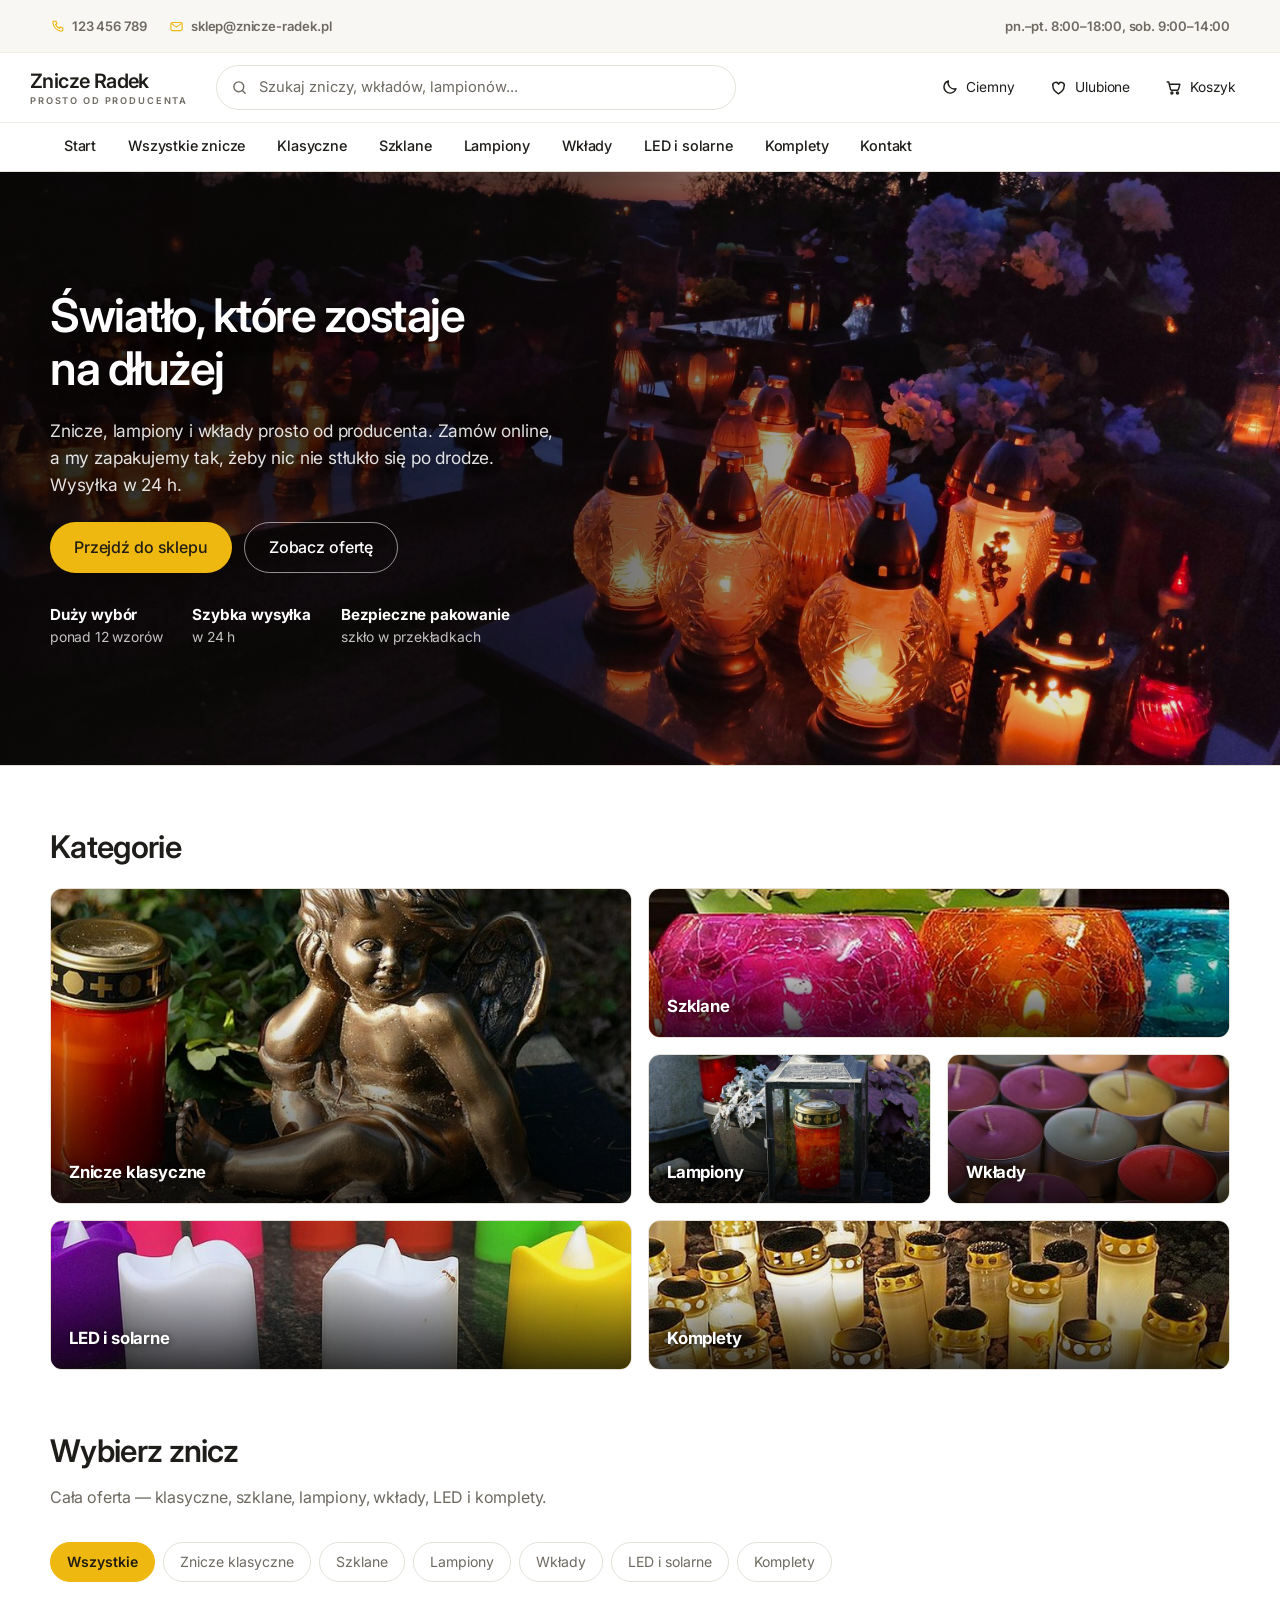
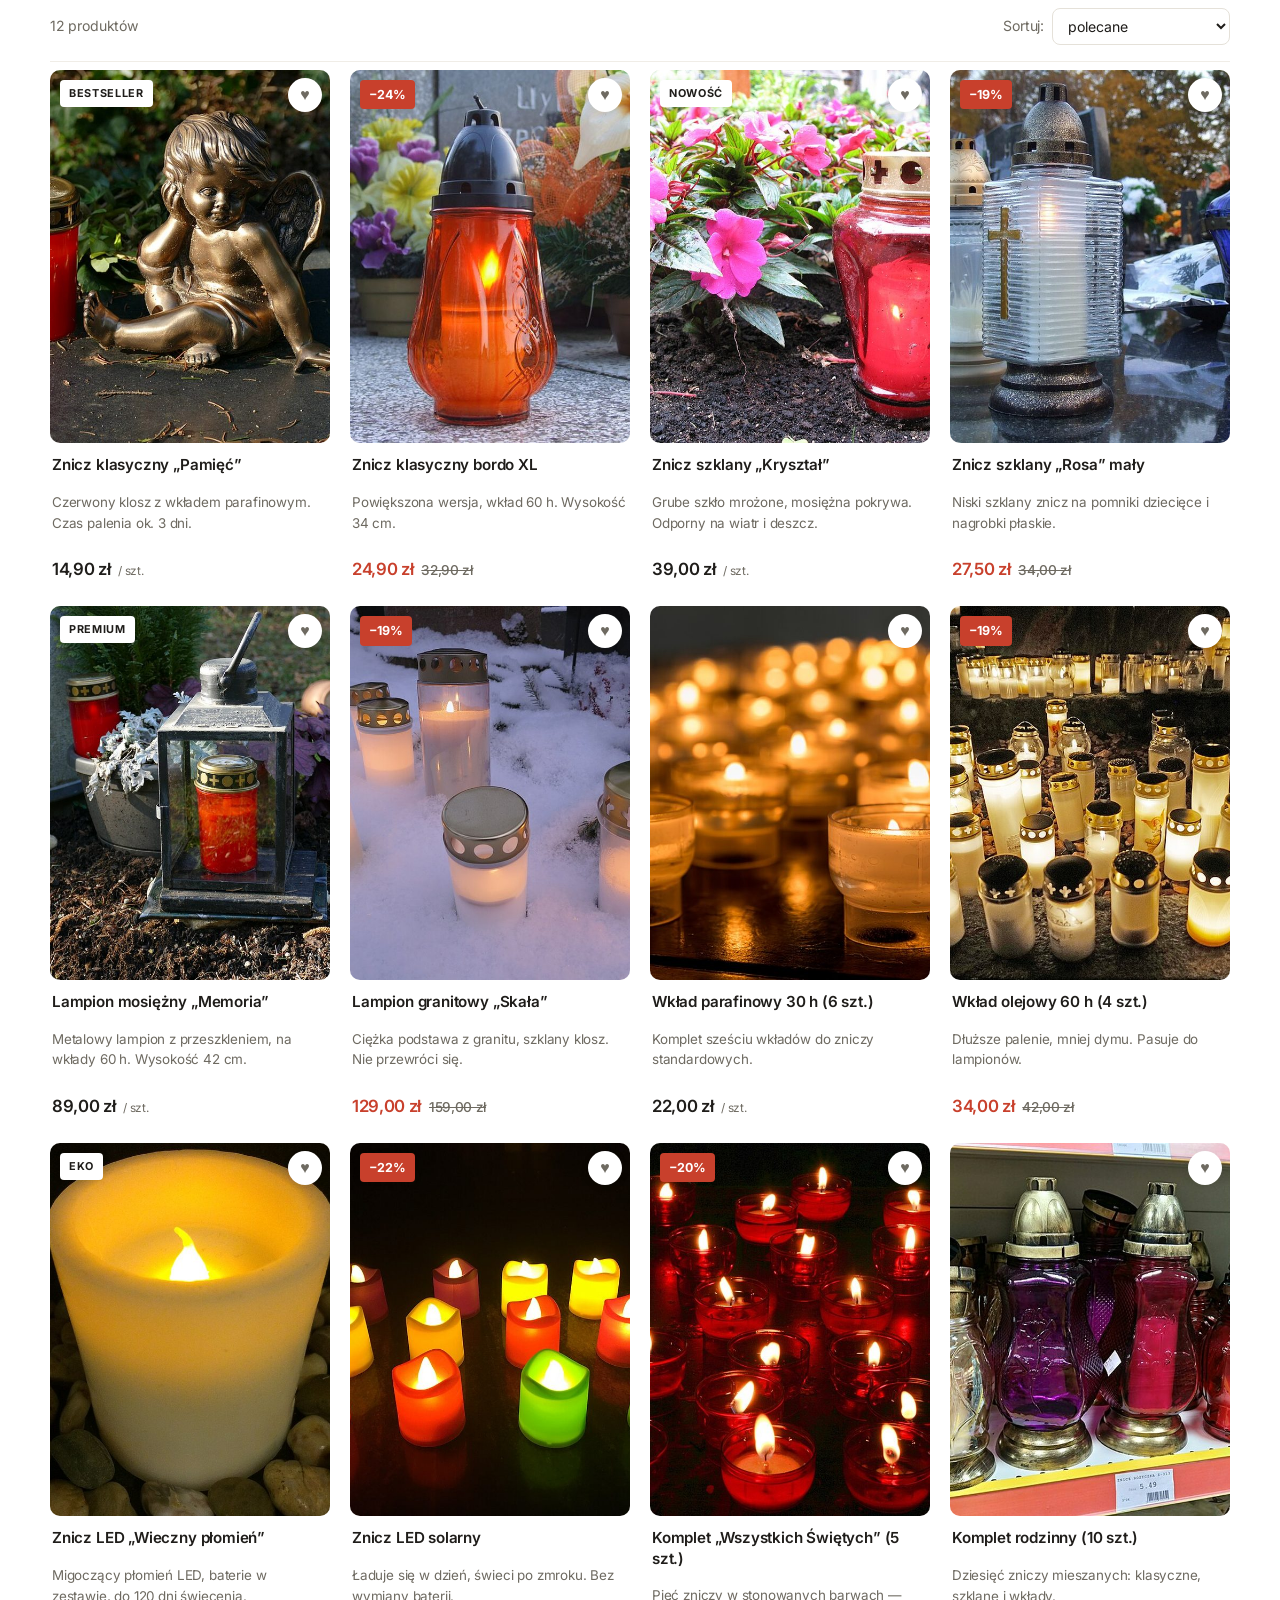
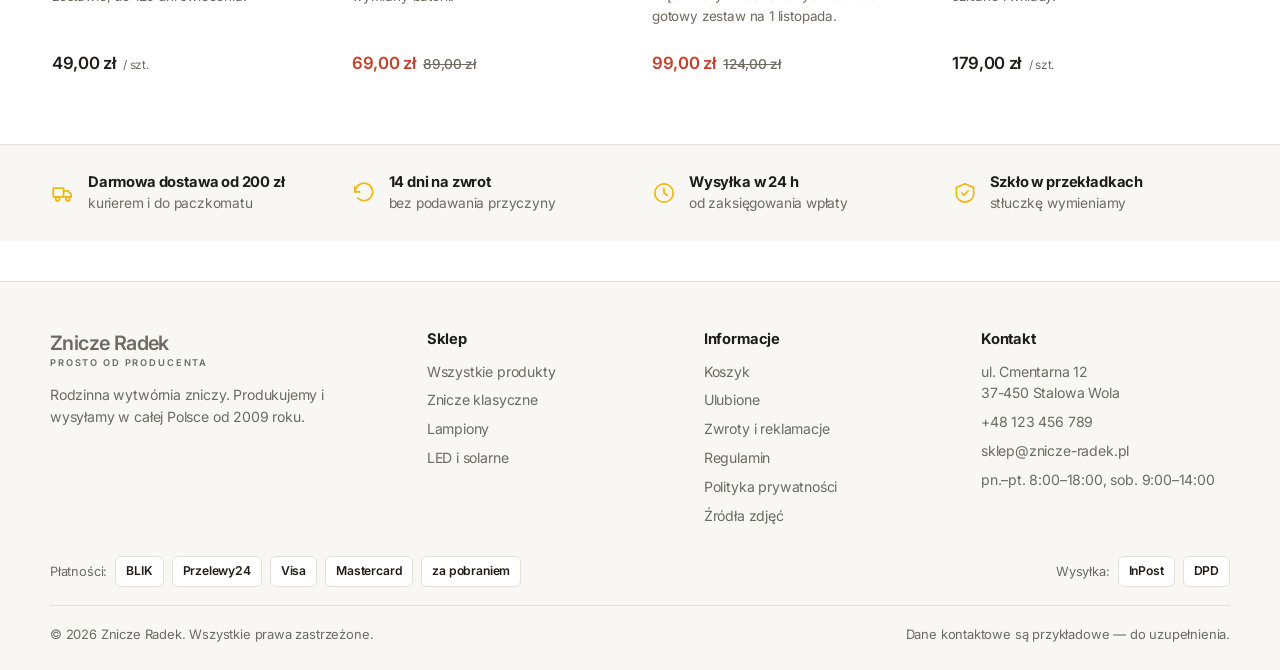
==== commit df0db855: "Typografia w stylu Apple Krojem pierwszego wyboru jest systemowy San Francisco (-apple-system), czyl" ====
--- a/index.html
+++ b/index.html
@@ -5,7 +5,7 @@
 <meta name="viewport" content="width=device-width,initial-scale=1">
 <title>Znicze Radek — znicze, lampiony i wkłady | sklep internetowy</title>
 <meta name="description" content="Sklep ze zniczami: znicze klasyczne, szklane, lampiony, wkłady i znicze LED. Wysyłka kurierem i do paczkomatu w całej Polsce.">
-<link rel="preconnect" href="https://fonts.googleapis.com"><link rel="preconnect" href="https://fonts.gstatic.com" crossorigin><link href="https://fonts.googleapis.com/css2?family=Inter:wght@400;500;600;700&display=swap" rel="stylesheet"><link rel="stylesheet" href="css/style.css?v=202610211831">
+<link rel="preconnect" href="https://fonts.googleapis.com"><link rel="preconnect" href="https://fonts.gstatic.com" crossorigin><link href="https://fonts.googleapis.com/css2?family=Inter:wght@400;500;600&display=swap" rel="stylesheet"><link rel="stylesheet" href="css/style.css?v=202610211834">
 <script>
   (function(){
     var m = null;
@@ -139,7 +139,7 @@
     </div>
   </div>
 </footer>
-<script src="js/shop.js?v=202610211831"></script>
+<script src="js/shop.js?v=202610211834"></script>
 <script>
   inicjujKatalog({przewinDo:'#znicze'});
 
--- a/css/style.css
+++ b/css/style.css
@@ -25,7 +25,7 @@
   --err:#c8402c;
   --radius:12px;
   --max:1220px;
-  --font:"Inter",-apple-system,BlinkMacSystemFont,"Segoe UI",Roboto,Helvetica,Arial,sans-serif;
+  --font:-apple-system,BlinkMacSystemFont,"SF Pro Text","SF Pro Display","Helvetica Neue","Inter","Segoe UI Variable","Segoe UI",Roboto,Arial,sans-serif;
   color-scheme:light;
 }
 
@@ -68,12 +68,13 @@
 html{scroll-behavior:smooth}
 /* przyklejony naglowek nie moze zaslaniac celu przewijania */
 section[id],[id^="naglowek"]{scroll-margin-top:124px}
-body{margin:0;background:var(--bg);color:var(--text);font-family:var(--font);line-height:1.6;-webkit-font-smoothing:antialiased;transition:background .2s,color .2s}
+body{margin:0;background:var(--bg);color:var(--text);font-family:var(--font);line-height:1.55;letter-spacing:-.011em;-webkit-font-smoothing:antialiased;transition:background .2s,color .2s}
 img{max-width:100%;display:block}
 a{color:inherit;text-decoration:none}
-h1,h2,h3{font-weight:700;line-height:1.25;margin:0 0 .5em}
-h1{font-size:clamp(1.8rem,3.6vw,2.6rem)}
-h2{font-size:clamp(1.35rem,2.4vw,1.85rem)}
+h1,h2,h3{font-weight:600;line-height:1.14;margin:0 0 .5em;letter-spacing:-.022em}
+h1{letter-spacing:-.032em}
+h1{font-size:clamp(1.9rem,3.8vw,2.9rem)}
+h2{font-size:clamp(1.4rem,2.5vw,1.95rem)}
 .wrap{max-width:var(--max);margin:0 auto;padding:0 20px}
 .muted{color:var(--muted)}
 .center{text-align:center}
@@ -92,7 +93,7 @@
 /* --- NAGŁÓWEK --- */
 header.site{position:sticky;top:0;z-index:50;background:var(--header-bg);backdrop-filter:blur(10px);border-bottom:1px solid var(--line)}
 .head-main{display:flex;align-items:center;gap:28px;padding:12px 0}
-.logo{display:flex;align-items:center;gap:10px;font-size:1.22rem;font-weight:800;letter-spacing:-.02em;flex:none}
+.logo{display:flex;align-items:center;gap:10px;font-size:1.24rem;font-weight:600;letter-spacing:-.03em;flex:none}
 .logo small{display:block;font-size:.58rem;font-weight:600;letter-spacing:.2em;text-transform:uppercase;color:var(--muted);margin-top:-3px}
 
 .search{flex:1;max-width:520px;position:relative;display:flex;align-items:center}
@@ -154,7 +155,7 @@
 .trust b{display:block;color:#fff;font-size:.95rem}
 
 /* --- PRZYCISKI --- */
-.btn{display:inline-flex;align-items:center;justify-content:center;gap:8px;border:0;cursor:pointer;font:inherit;font-weight:600;padding:12px 24px;border-radius:999px;transition:.2s;background:var(--gold);color:var(--on-gold)}
+.btn{display:inline-flex;align-items:center;justify-content:center;gap:8px;border:0;cursor:pointer;font:inherit;font-weight:500;letter-spacing:-.008em;padding:12px 24px;border-radius:999px;transition:.2s;background:var(--gold);color:var(--on-gold)}
 .btn:hover{background:var(--gold-soft)}
 .btn.ghost{background:transparent;color:var(--text);border:1px solid var(--line)}
 .btn.ghost:hover{border-color:var(--gold);color:var(--gold)}
@@ -194,10 +195,10 @@
   letter-spacing:.06em;text-transform:uppercase;padding:5px 9px;border-radius:4px;box-shadow:var(--shadow)}
 .tag-promo{background:var(--err);color:#fff;letter-spacing:0;font-size:.78rem}
 .card .body{padding:12px 2px 4px;display:flex;flex-direction:column;flex:1;gap:3px}
-.card h3{font-size:.95rem;margin:0;line-height:1.35;font-weight:700}
+.card h3{font-size:.95rem;margin:0;line-height:1.35;font-weight:600;letter-spacing:-.012em}
 .card .desc{font-size:.84rem;color:var(--muted);flex:1;
   display:-webkit-box;-webkit-line-clamp:2;-webkit-box-orient:vertical;overflow:hidden}
-.price{font-size:1.05rem;font-weight:800;margin-top:6px;display:flex;align-items:baseline;gap:8px}
+.price{font-size:1.05rem;font-weight:600;letter-spacing:-.02em;margin-top:6px;display:flex;align-items:baseline;gap:8px}
 .price small{color:var(--muted);font-weight:400;font-size:.74rem}
 .price s{color:var(--muted);font-weight:500;font-size:.85rem}
 .price-promo{color:var(--err)}
@@ -262,7 +263,7 @@
 .summary{position:sticky;top:110px;background:var(--card);border:1px solid var(--line);border-radius:var(--radius);padding:24px;box-shadow:var(--shadow)}
 .sum-line{display:flex;justify-content:space-between;gap:12px;font-size:.9rem;padding:6px 0;color:var(--muted)}
 .sum-line strong{color:var(--text);font-weight:600}
-.sum-total{display:flex;justify-content:space-between;align-items:baseline;border-top:1px solid var(--line);margin-top:12px;padding-top:14px;font-size:1.3rem;font-weight:800}
+.sum-total{display:flex;justify-content:space-between;align-items:baseline;border-top:1px solid var(--line);margin-top:12px;padding-top:14px;font-size:1.32rem;font-weight:600;letter-spacing:-.024em}
 .mini-item{display:flex;gap:11px;align-items:center;padding:9px 0;border-bottom:1px solid var(--line-soft)}
 .mini-item .mt{width:44px;height:44px;border-radius:7px;background:var(--thumb-1);overflow:hidden;flex:none}
 .mini-item .mt img{width:100%;height:100%;object-fit:cover;border-radius:7px}
